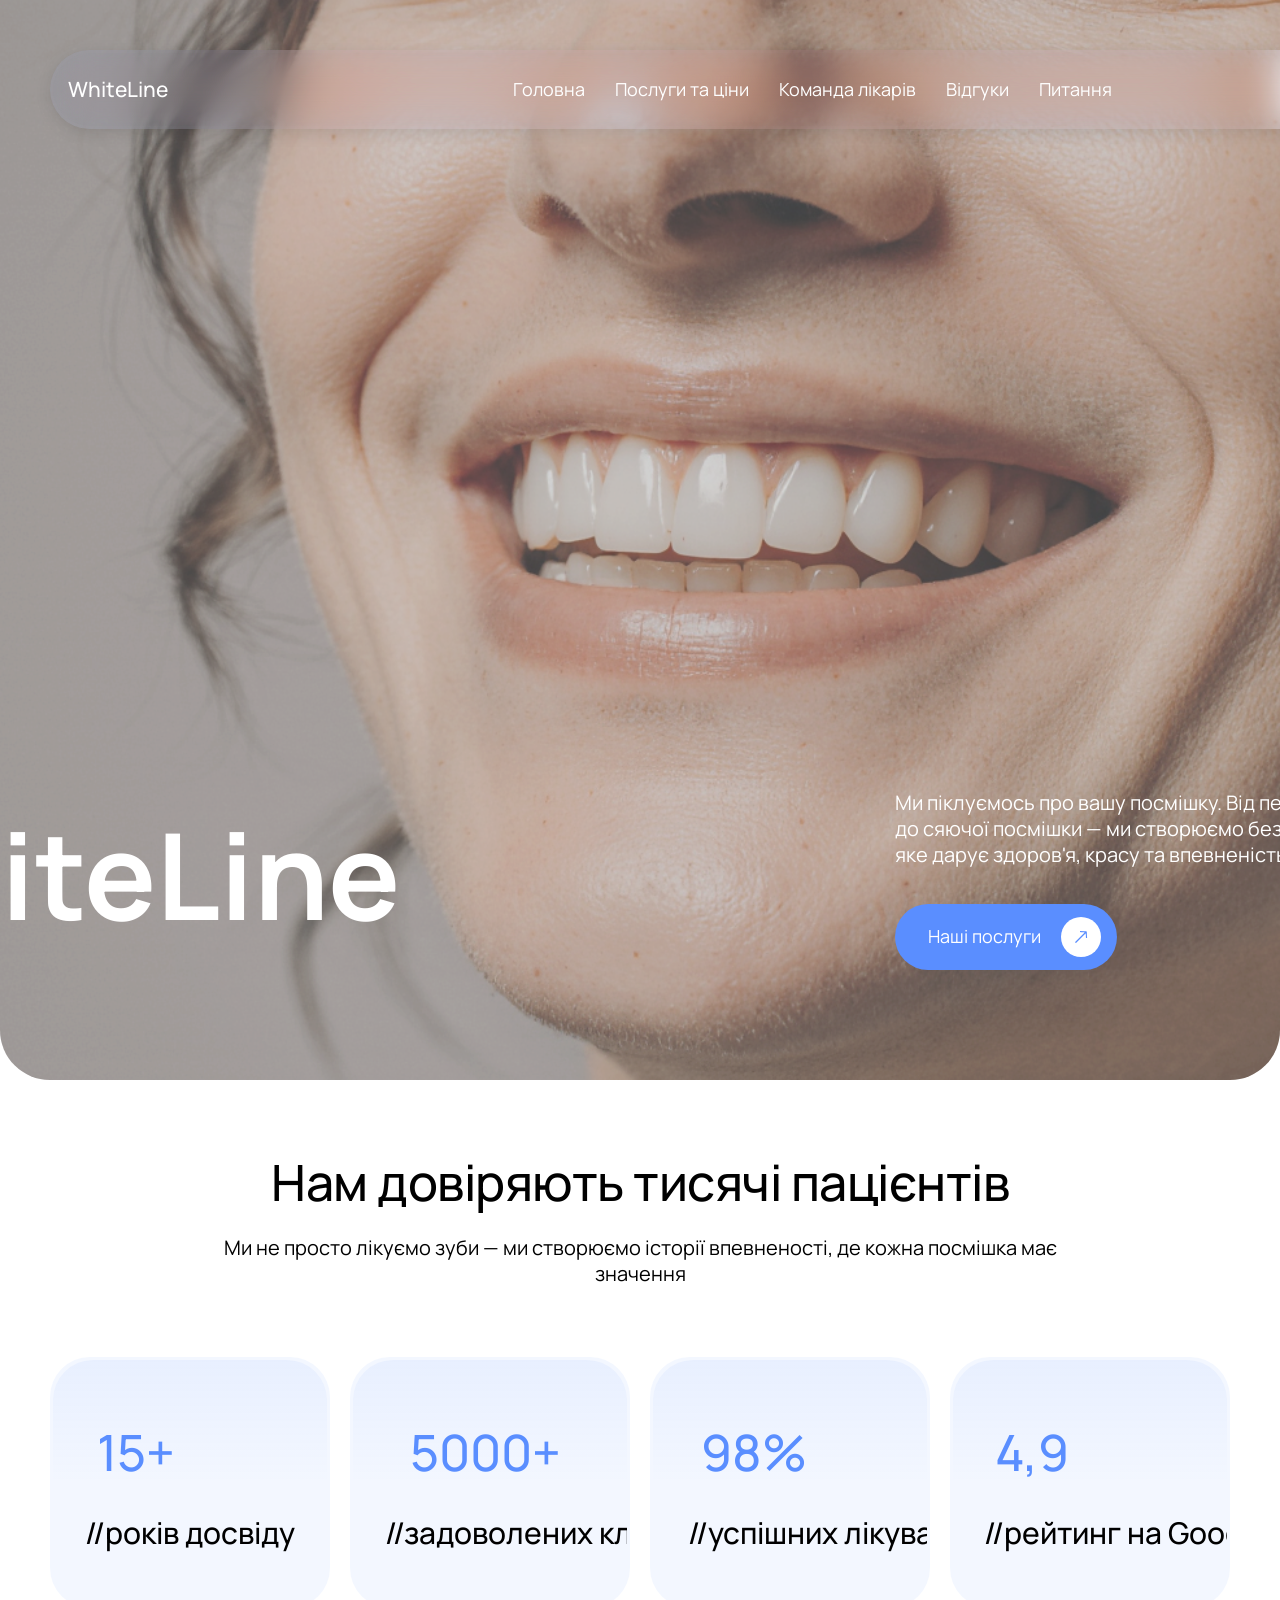
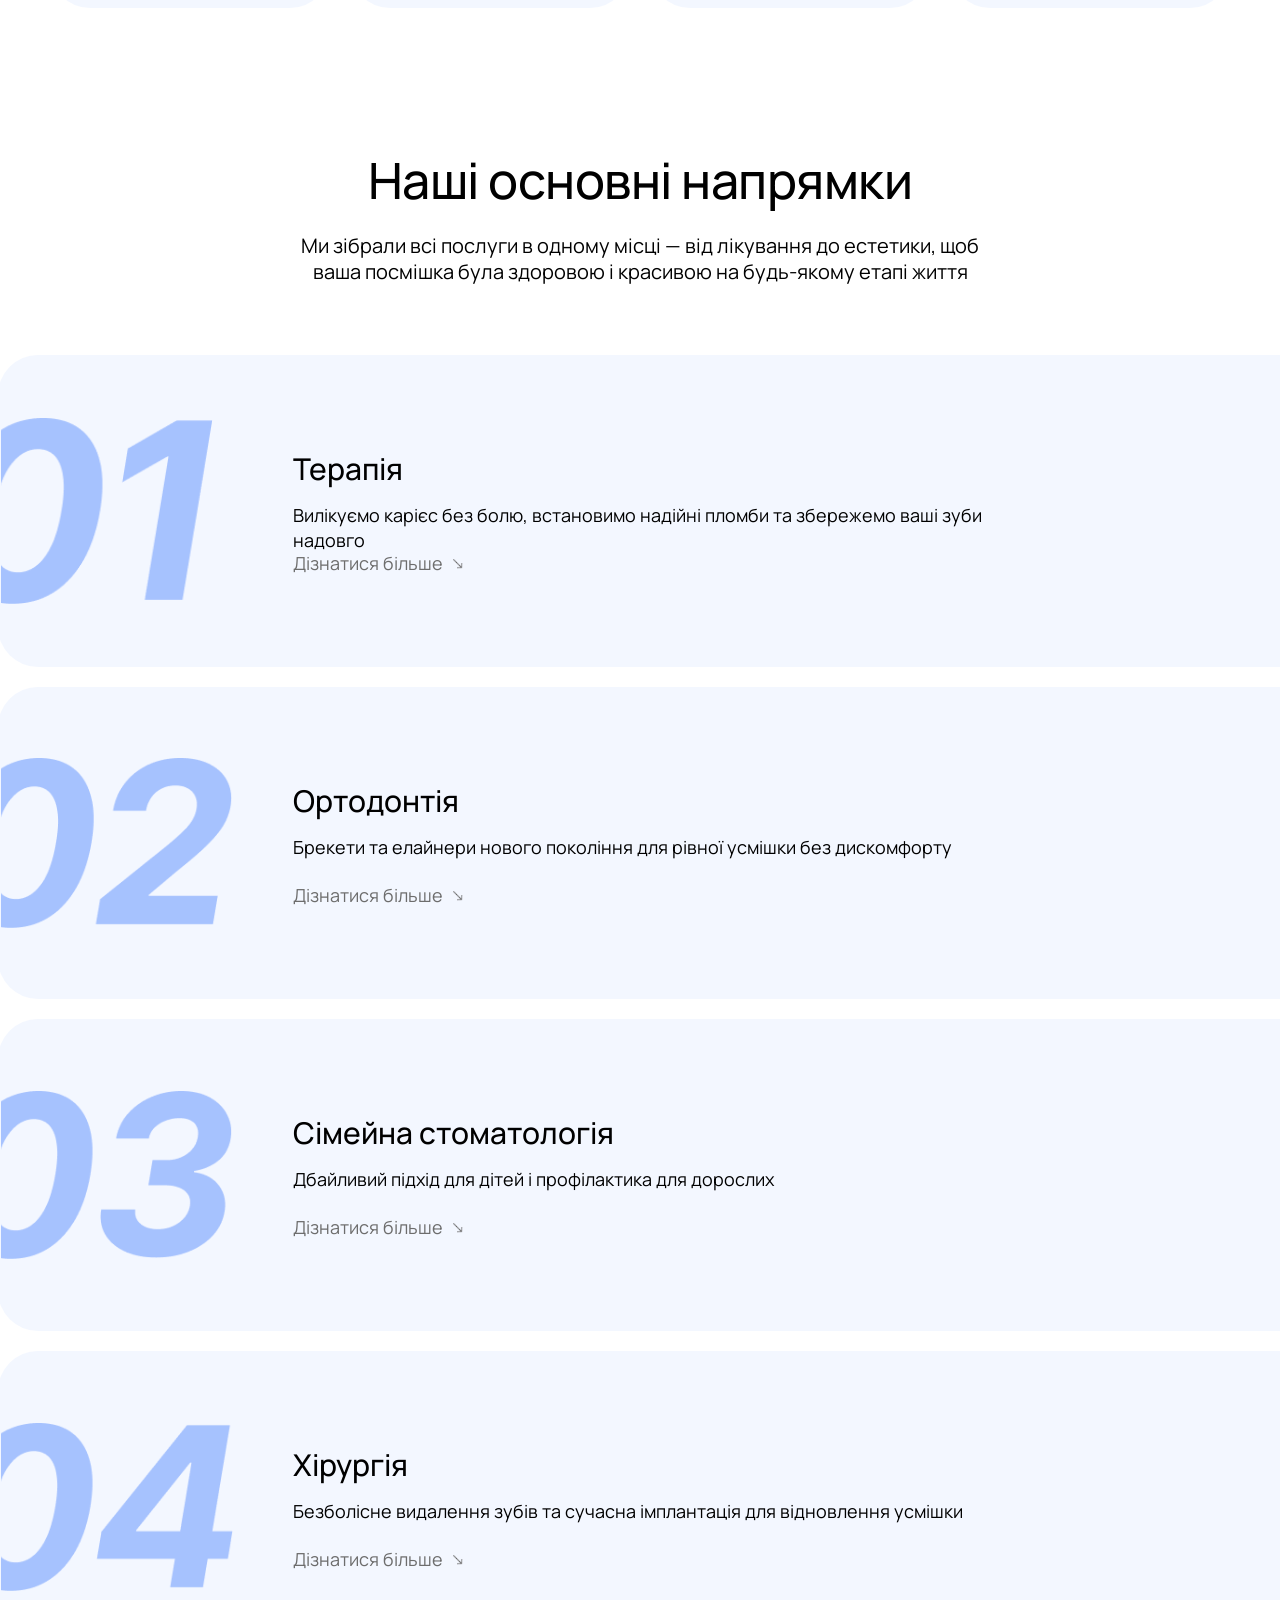
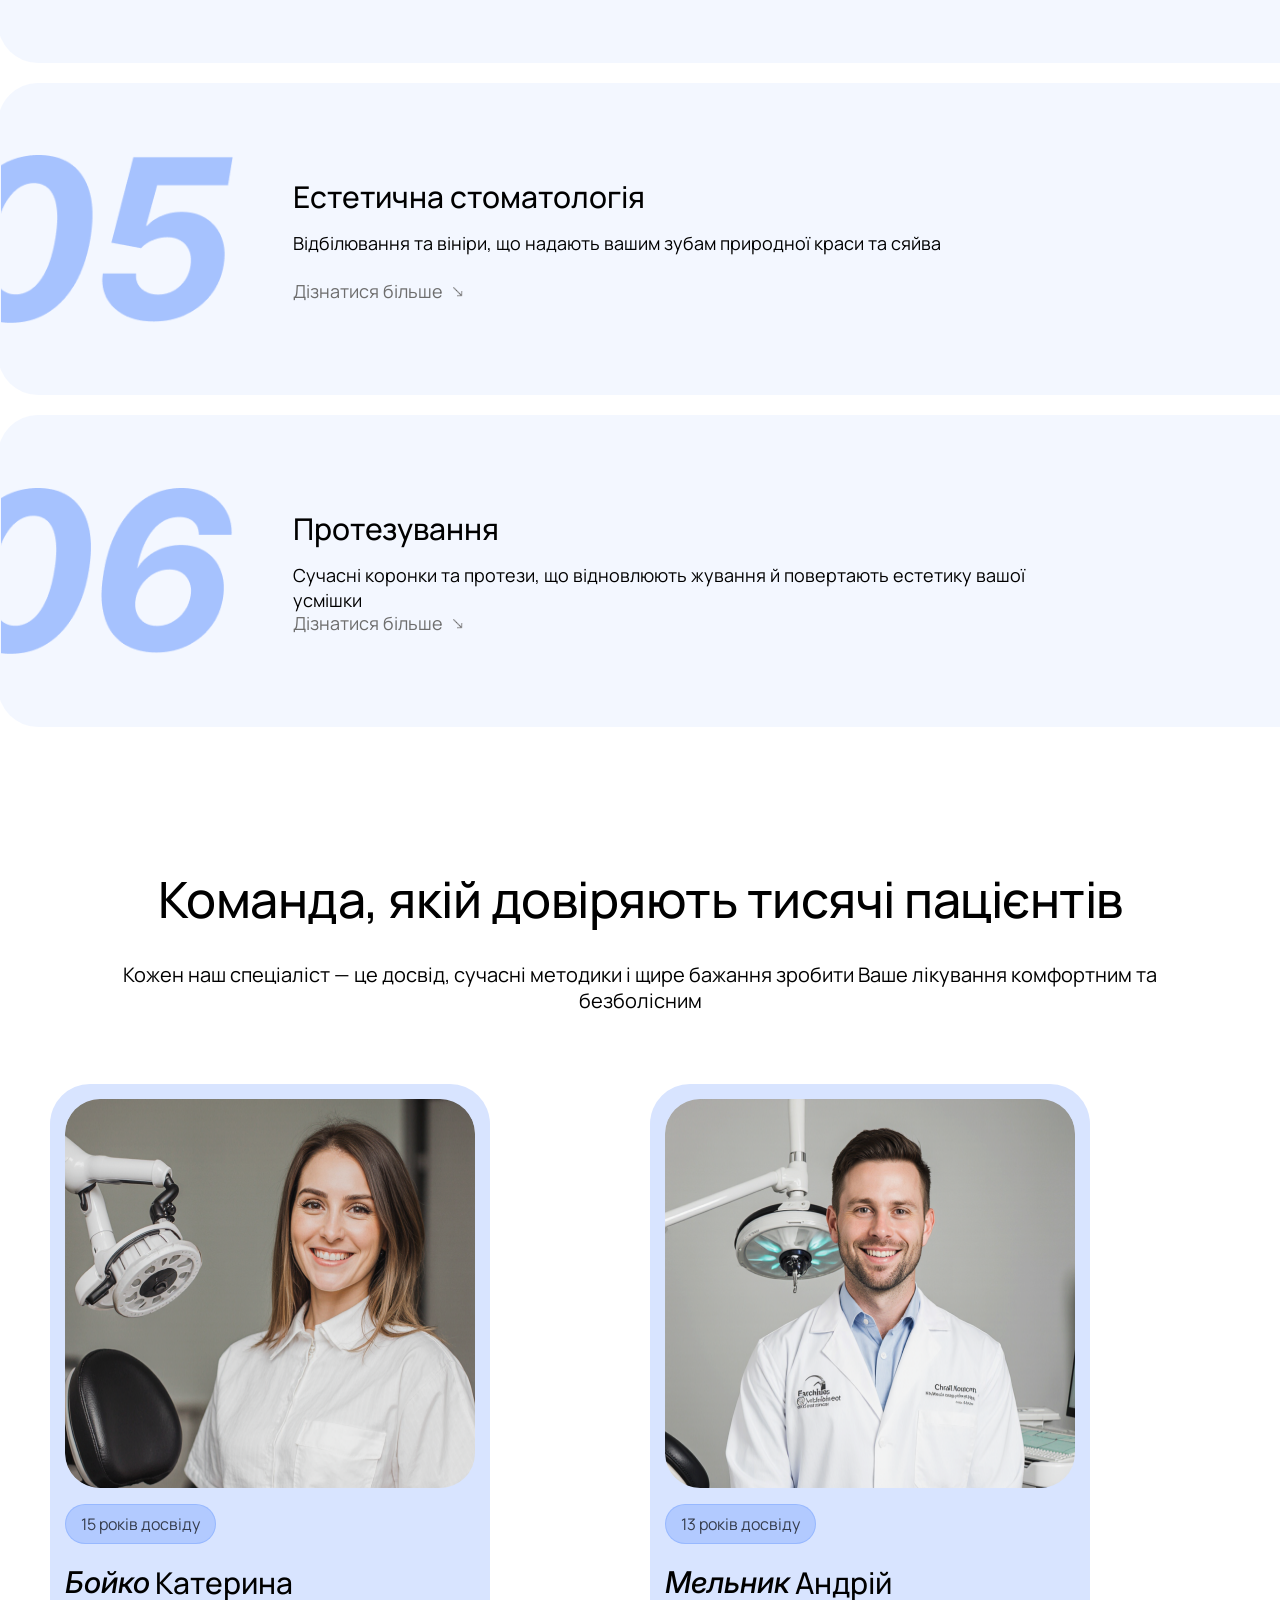
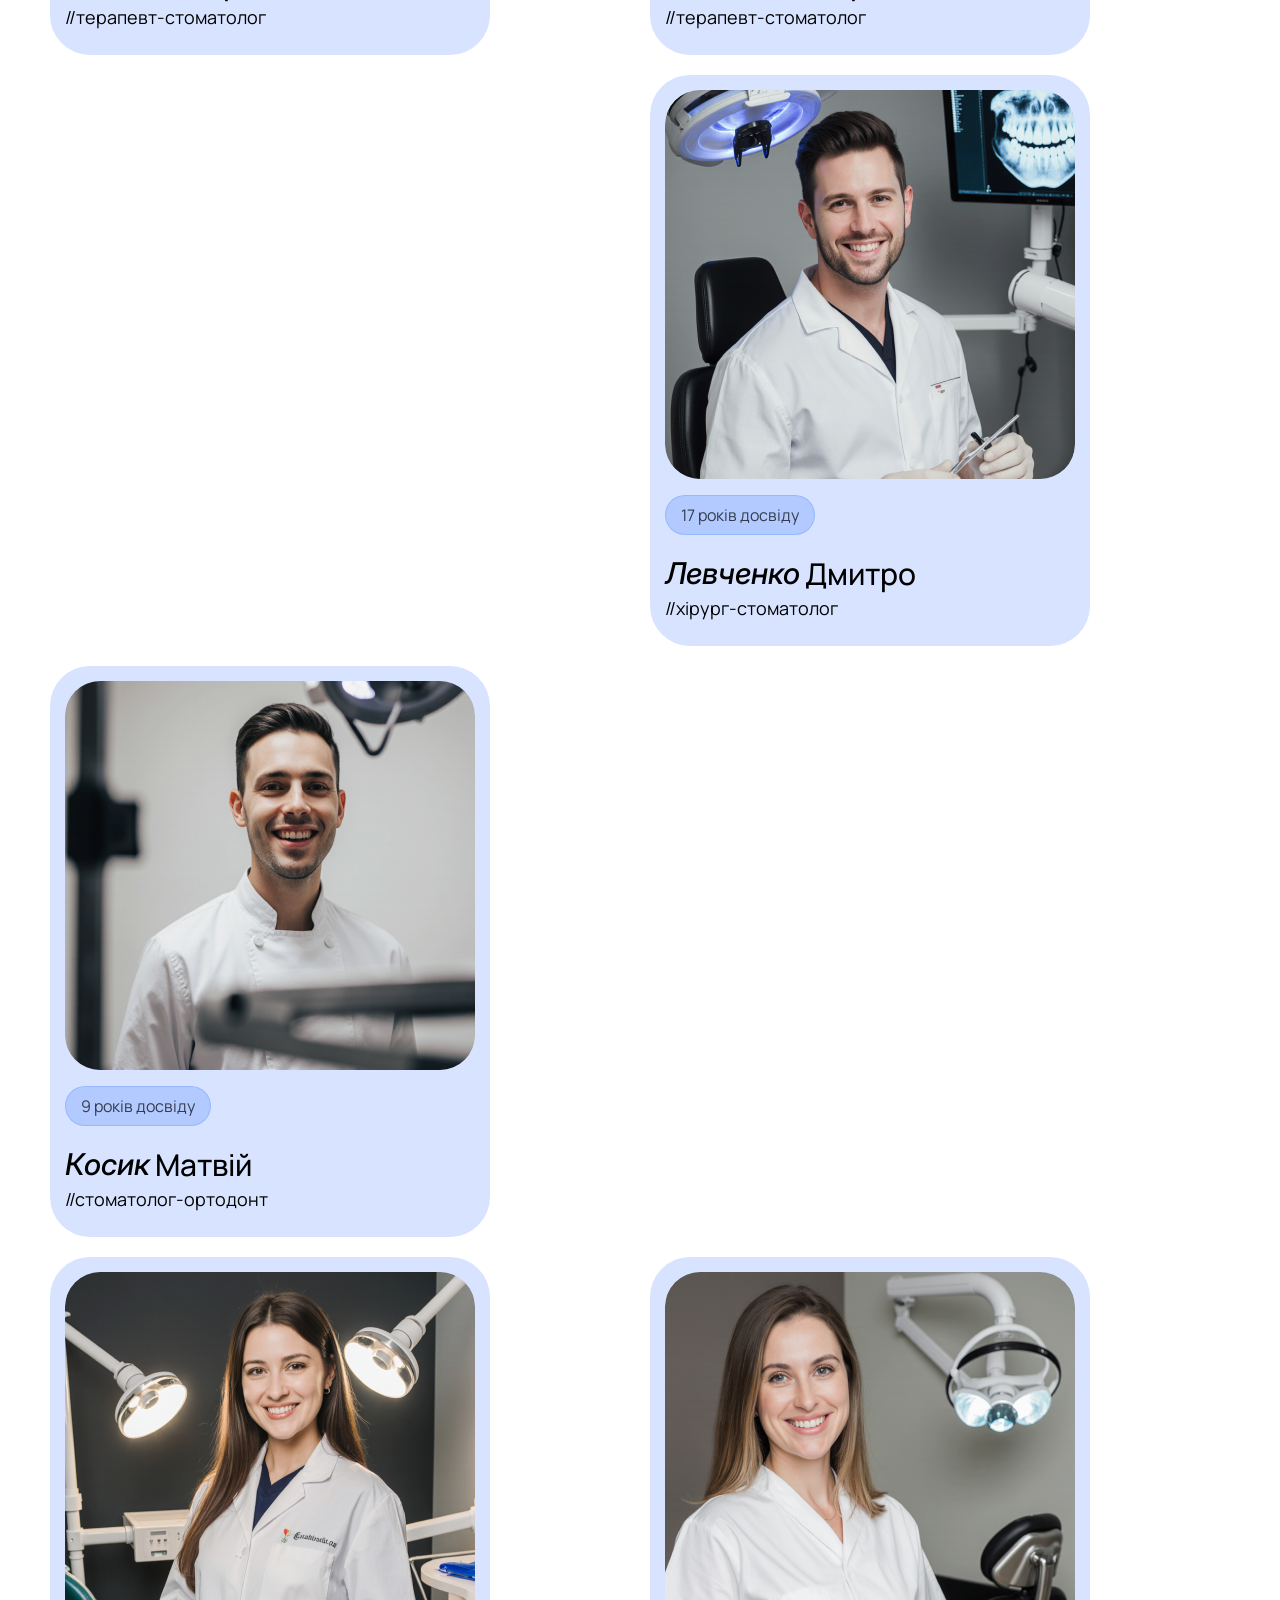
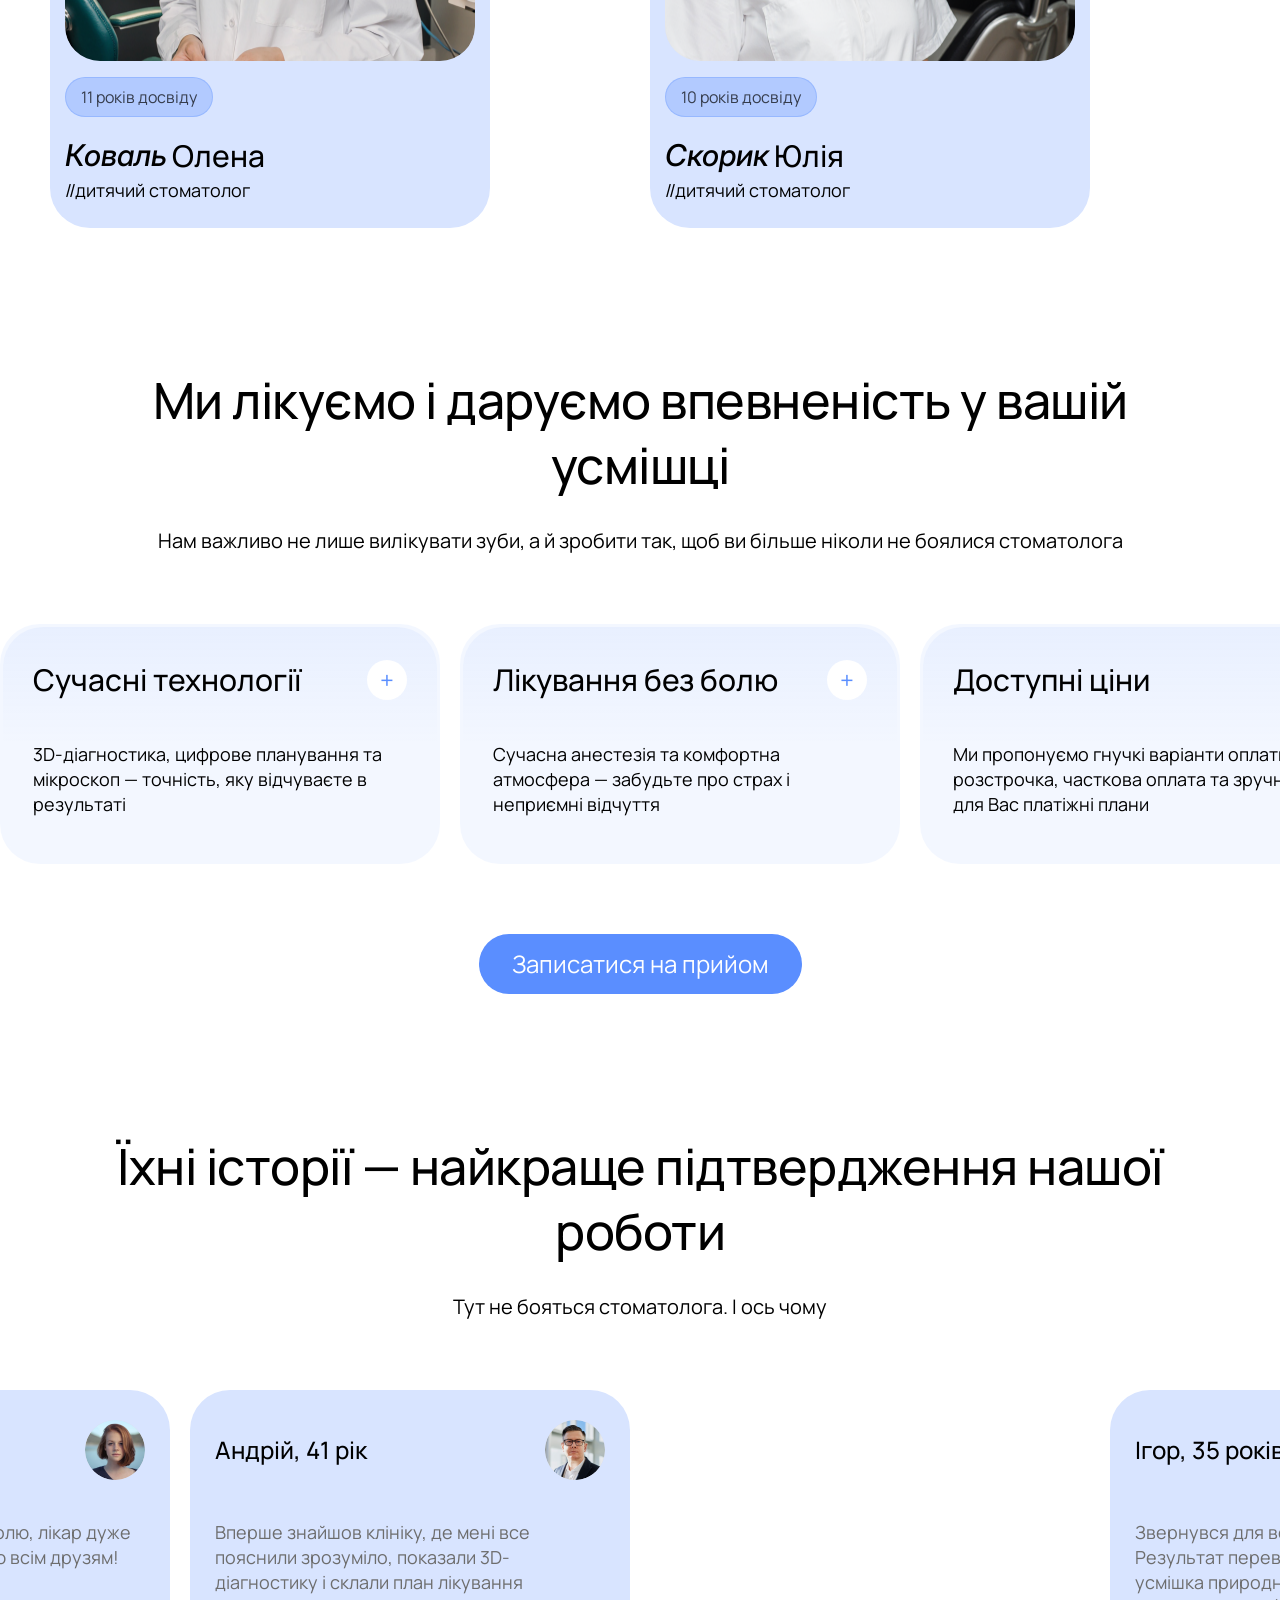
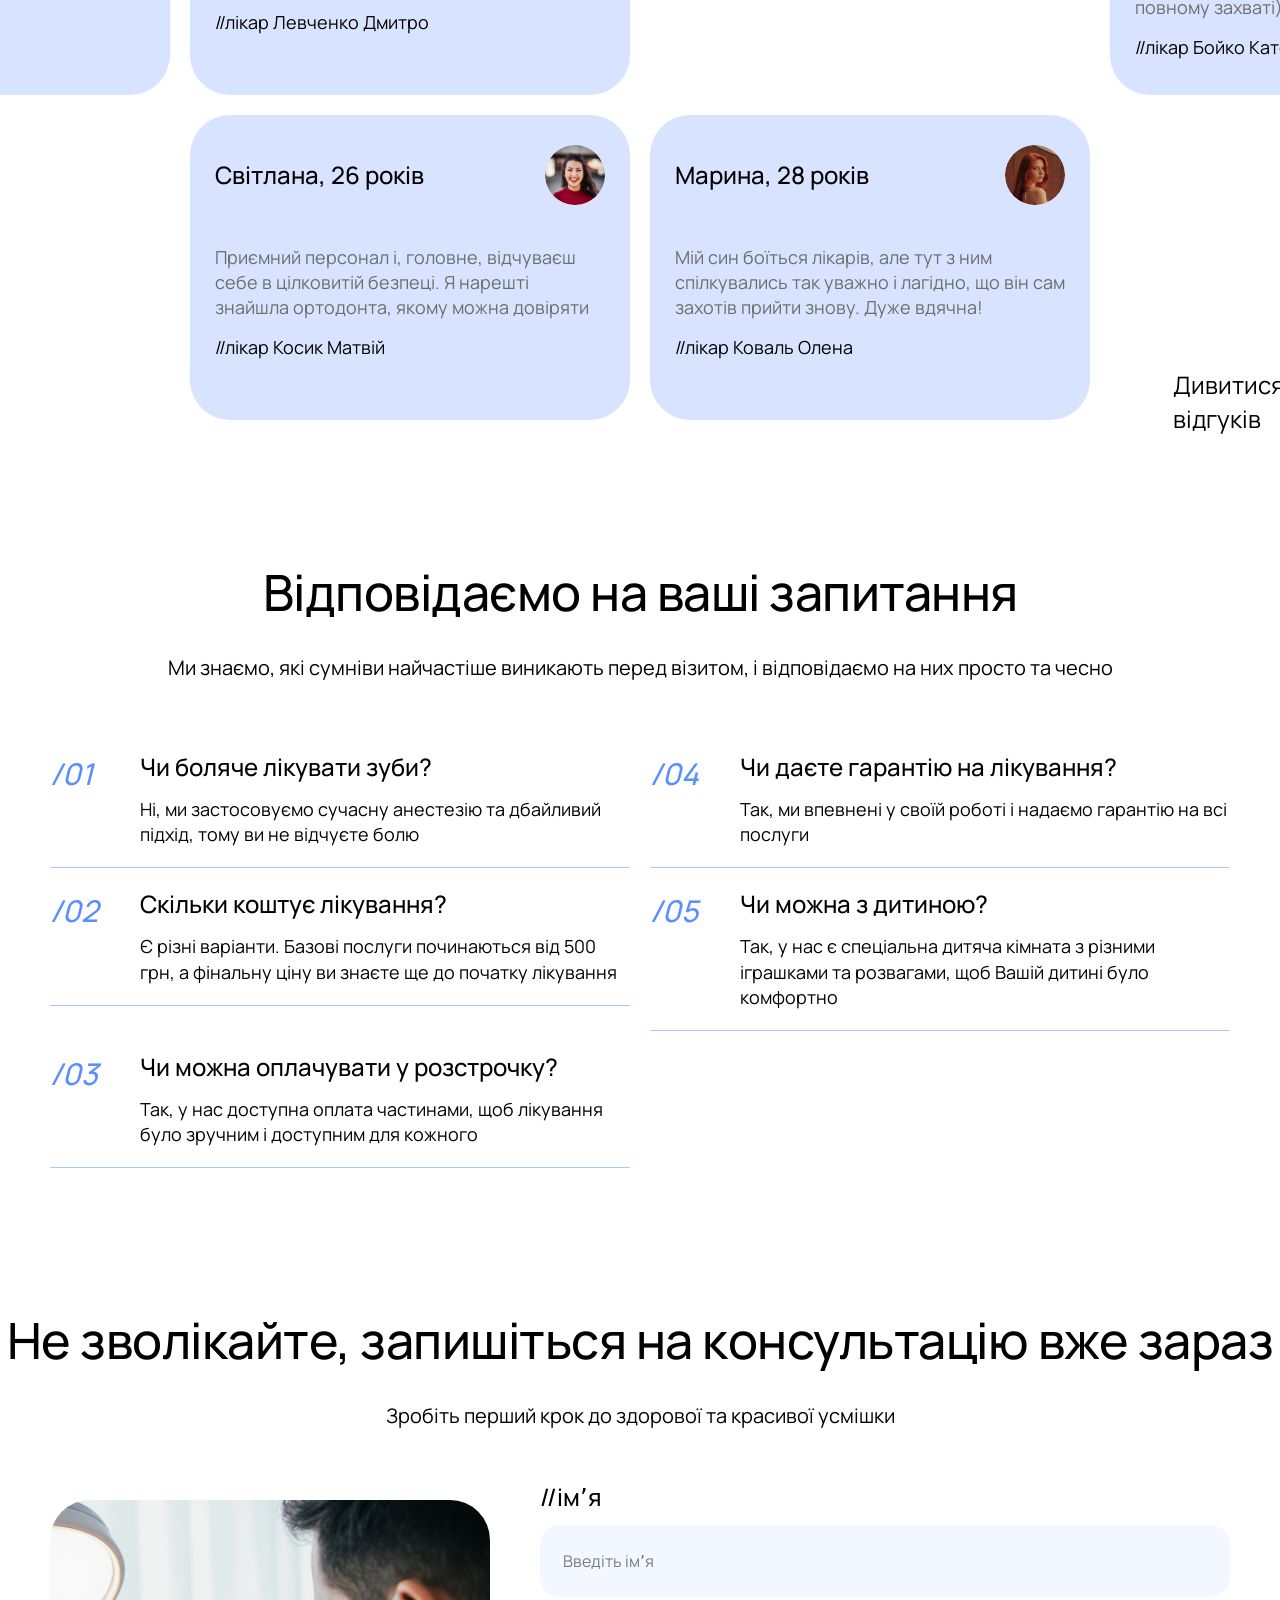
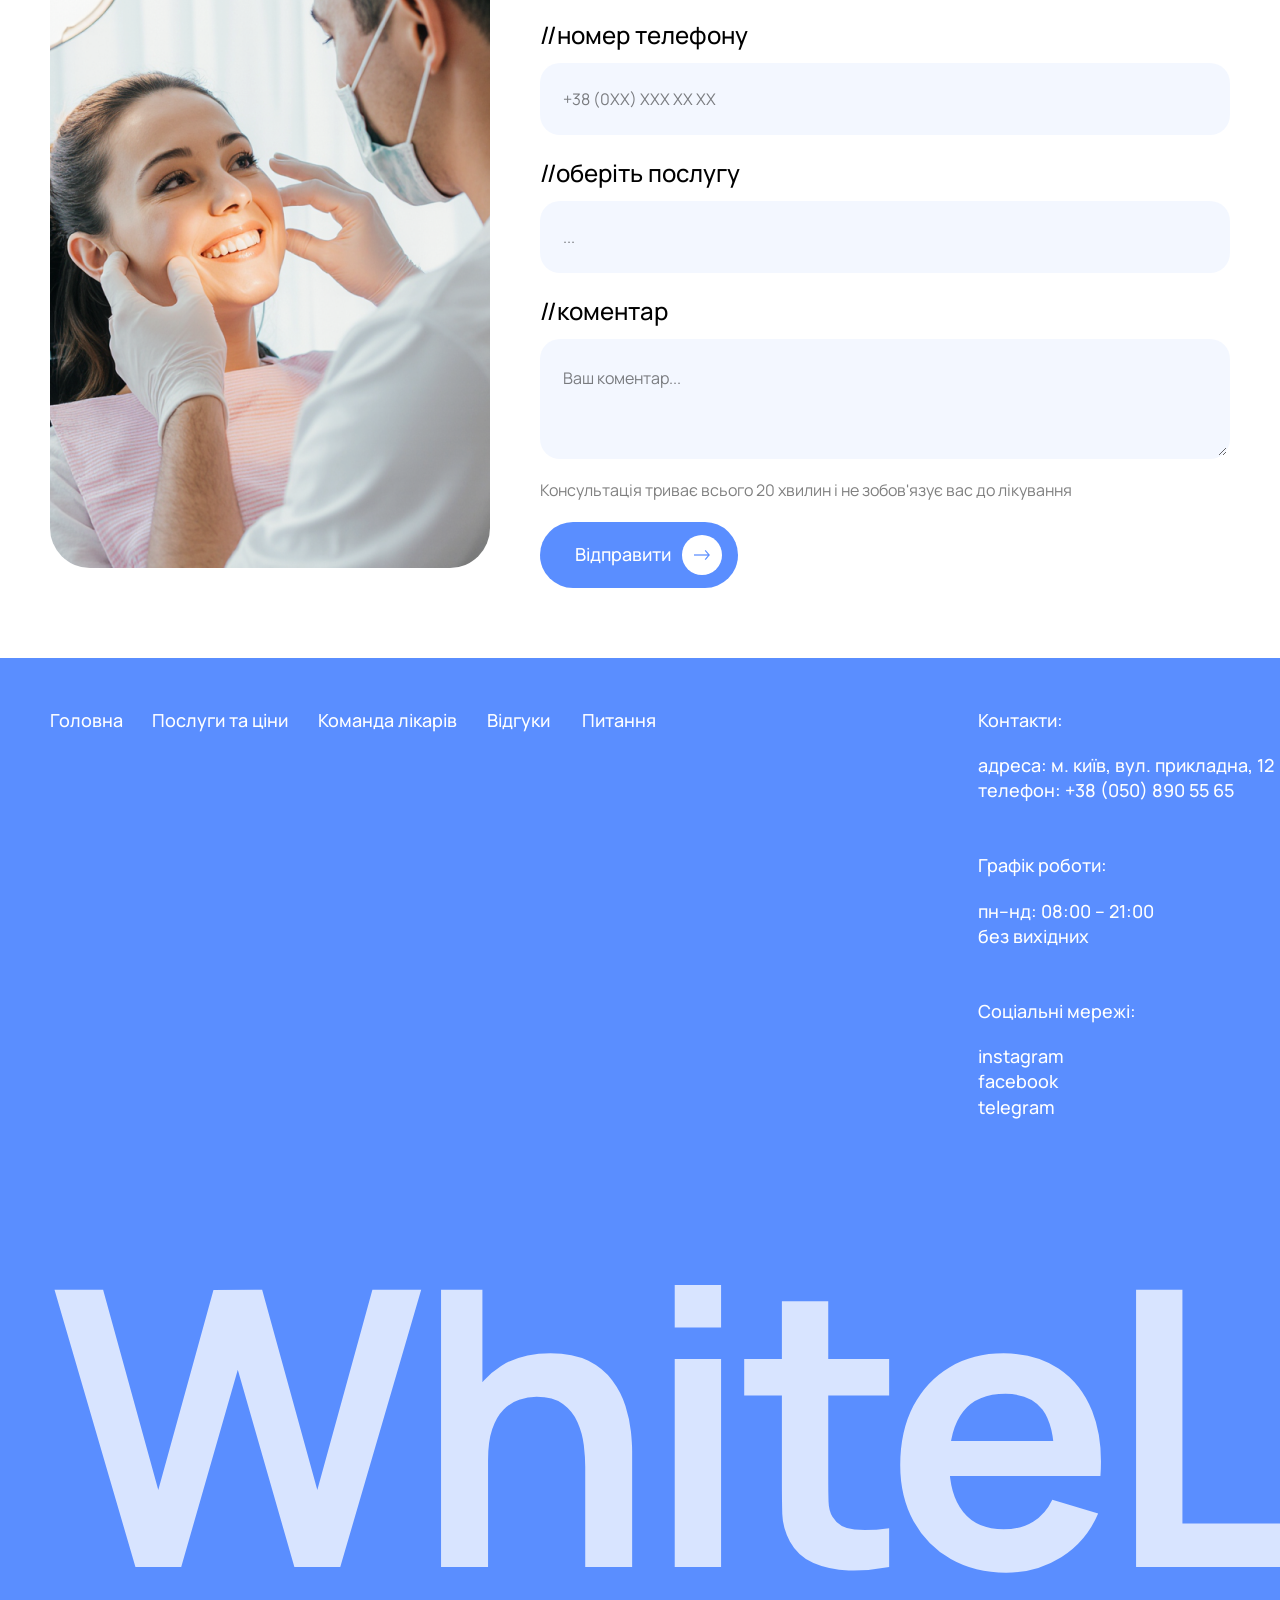
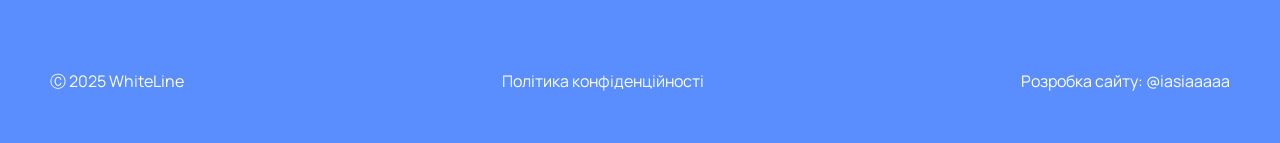
==== index.html @ bfffa9a2 "Повний апдейт сайту" ====
<!DOCTYPE html>
<html lang="uk">
<head>
    <meta charset="UTF-8">
    <meta name="viewport" content="width=device-width, initial-scale=1.0">
    <title>WhiteLine - Стоматологія</title>
    <link rel="stylesheet" href="styles.css">
    <link rel="preconnect" href="https://fonts.googleapis.com">
    <link rel="preconnect" href="https://fonts.gstatic.com" crossorigin>
    <link href="https://fonts.googleapis.com/css2?family=Manrope:wght@400;500;700&family=Inter:wght@700&display=swap" rel="stylesheet">
</head>
<body>
    <!-- Hero Section -->
    <section id="hero" class="hero">
        <!-- Header -->
        <header class="header">
            <div class="header__container">
                <div class="header__content">
                    <div class="header__logo">WhiteLine</div>
                    <nav class="header__nav">
                        <a href="#hero" class="header__nav-link">Головна</a>
                        <a href="#services" class="header__nav-link">Послуги та ціни</a>
                        <a href="#team" class="header__nav-link">Команда лікарів</a>
                        <a href="#reviews" class="header__nav-link">Відгуки</a>
                        <a href="#faq" class="header__nav-link">Питання</a>
                    </nav>
                    <div class="header__contact">
                        <a href="tel:+380508905565" class="header__phone">050 890 55 65</a>
                        <a href="#cta-form" class="header__button">Записатися на прийом</a>
                    </div>
                </div>
            </div>
        </header>
        
        <div class="hero__background">
            <img src="images/main.png" alt="WhiteLine">
        </div>
        <div class="hero__container">
            <div class="hero__content">
                <h1 class="hero__title">WhiteLine</h1>
                <div class="hero__info">
                    <p class="hero__subtitle">Ми піклуємось про вашу посмішку. Від першої консультації до сяючої посмішки — ми створюємо безболісне лікування, яке дарує здоров'я, красу та впевненість на роки</p>
                    <a href="#services" class="hero__button">
                        <span>Наші послуги</span>
                        <div class="hero__button-icon">
                            <img src="images/Vector.png" alt="Arrow">
                        </div>
                    </a>
                </div>
            </div>
        </div>
    </section>

    <!-- Statistics Section -->
    <section class="statistics">
        <div class="statistics__container">
            <div class="statistics__header">
                <h2 class="statistics__title">Нам довіряють тисячі пацієнтів</h2>
                <p class="statistics__subtitle">Ми не просто лікуємо зуби — ми створюємо історії впевненості, де кожна посмішка має значення</p>
            </div>
            <div class="statistics__grid">
                <div class="statistics__card">
                    <div class="statistics__number">15+</div>
                    <div class="statistics__label">//років досвіду</div>
                </div>
                <div class="statistics__card">
                    <div class="statistics__number">5000+</div>
                    <div class="statistics__label">//задоволених клієнтів</div>
                </div>
                <div class="statistics__card">
                    <div class="statistics__number">98%</div>
                    <div class="statistics__label">//успішних лікувань</div>
                </div>
                <div class="statistics__card">
                    <div class="statistics__number">4,9</div>
                    <div class="statistics__label">//рейтинг на Google</div>
                </div>
            </div>
        </div>
    </section>

    <!-- Services Section -->
    <section id="services" class="services">
        <div class="services__container">
            <div class="services__header">
                <h2 class="services__title">Наші основні напрямки</h2>
                <p class="services__subtitle">Ми зібрали всі послуги в одному місці — від лікування до естетики, щоб ваша посмішка була здоровою і красивою на будь-якому етапі життя</p>
            </div>
            <div class="services__grid">
                <div class="services__card">
                    <div class="services__card-content">
                        <div class="services__card-number">
                            <img src="images/01.png" alt="01">
                        </div>
                        <div class="services__card-info">
                            <div class="services__card-text">
                                <h3 class="services__card-title">Терапія</h3>
                                <p class="services__card-description">Вилікуємо карієс без болю, встановимо надійні пломби та збережемо ваші зуби надовго</p>
                            </div>
                            <a href="#" class="services__card-link">
                                <span class="services__card-link-text">Дізнатися більше</span>
                                <img src="images/Vector1.png" alt="Arrow" class="services__card-link-icon">
                            </a>
                        </div>
                    </div>
                    <div class="services__card-image services__card-image--therapy"></div>
                </div>
                <div class="services__card">
                    <div class="services__card-content">
                        <div class="services__card-number">
                            <img src="images/02.png" alt="02">
                        </div>
                        <div class="services__card-info">
                            <div class="services__card-text">
                                <h3 class="services__card-title">Ортодонтія</h3>
                                <p class="services__card-description">Брекети та елайнери нового покоління для рівної усмішки без дискомфорту</p>
                            </div>
                            <a href="#" class="services__card-link">
                                <span class="services__card-link-text">Дізнатися більше</span>
                                <img src="images/Vector1.png" alt="Arrow" class="services__card-link-icon">
                            </a>
                        </div>
                    </div>
                    <div class="services__card-image services__card-image--orthodontics"></div>
                </div>
                <div class="services__card">
                    <div class="services__card-content">
                        <div class="services__card-number">
                            <img src="images/03.png" alt="03">
                        </div>
                        <div class="services__card-info">
                            <div class="services__card-text">
                                <h3 class="services__card-title">Сімейна стоматологія</h3>
                                <p class="services__card-description">Дбайливий підхід для дітей і профілактика для дорослих</p>
                            </div>
                            <a href="#" class="services__card-link">
                                <span class="services__card-link-text">Дізнатися більше</span>
                                <img src="images/Vector1.png" alt="Arrow" class="services__card-link-icon">
                            </a>
                        </div>
                    </div>
                    <div class="services__card-image services__card-image--family"></div>
                </div>
                <div class="services__card">
                    <div class="services__card-content">
                        <div class="services__card-number">
                            <img src="images/04.png" alt="04">
                        </div>
                        <div class="services__card-info">
                            <div class="services__card-text">
                                <h3 class="services__card-title">Хірургія</h3>
                                <p class="services__card-description">Безболісне видалення зубів та сучасна імплантація для відновлення усмішки</p>
                            </div>
                            <a href="#" class="services__card-link">
                                <span class="services__card-link-text">Дізнатися більше</span>
                                <img src="images/Vector1.png" alt="Arrow" class="services__card-link-icon">
                            </a>
                        </div>
                    </div>
                    <div class="services__card-image services__card-image--surgery"></div>
                </div>
                <div class="services__card">
                    <div class="services__card-content">
                        <div class="services__card-number">
                            <img src="images/05.png" alt="05">
                        </div>
                        <div class="services__card-info">
                            <div class="services__card-text">
                                <h3 class="services__card-title">Естетична стоматологія</h3>
                                <p class="services__card-description">Відбілювання та вініри, що надають вашим зубам природної краси та сяйва</p>
                            </div>
                            <a href="#" class="services__card-link">
                                <span class="services__card-link-text">Дізнатися більше</span>
                                <img src="images/Vector1.png" alt="Arrow" class="services__card-link-icon">
                            </a>
                        </div>
                    </div>
                    <div class="services__card-image services__card-image--aesthetic"></div>
                </div>
                <div class="services__card">
                    <div class="services__card-content">
                        <div class="services__card-number">
                            <img src="images/06.png" alt="06">
                        </div>
                        <div class="services__card-info">
                            <div class="services__card-text">
                                <h3 class="services__card-title">Протезування</h3>
                                <p class="services__card-description">Сучасні коронки та протези, що відновлюють жування й повертають естетику вашої усмішки</p>
                            </div>
                            <a href="#" class="services__card-link">
                                <span class="services__card-link-text">Дізнатися більше</span>
                                <img src="images/Vector1.png" alt="Arrow" class="services__card-link-icon">
                            </a>
                        </div>
                    </div>
                    <div class="services__card-image services__card-image--prosthetics"></div>
                </div>
            </div>
        </div>
    </section>

    <!-- Team Section -->
    <section id="team" class="team">
        <div class="team__container">
            <div class="team__header">
                <h2 class="team__title">Команда, якій довіряють тисячі пацієнтів</h2>
                <p class="team__subtitle">Кожен наш спеціаліст — це досвід, сучасні методики і щире бажання зробити Ваше лікування комфортним та безболісним</p>
            </div>
            <div class="team__grid">
                <div class="team__card">
                    <div class="team__card-image team__card-image--2"></div>
                    <div class="team__card-info">
                        <div class="team__card-badge">15 років досвіду</div>
                        <div class="team__card-details">
                            <h3 class="team__card-name"><span class="team__card-surname">Бойко</span> <span class="team__card-firstname">Катерина</span></h3>
                            <p class="team__card-role">//терапевт-стоматолог</p>
                        </div>
                    </div>
                </div>
                <div class="team__card">
                    <div class="team__card-image team__card-image--1"></div>
                    <div class="team__card-info">
                        <div class="team__card-badge">13 років досвіду</div>
                        <div class="team__card-details">
                            <h3 class="team__card-name"><span class="team__card-surname">Мельник</span> <span class="team__card-firstname">Андрій</span></h3>
                            <p class="team__card-role">//терапевт-стоматолог</p>
                        </div>
                    </div>
                </div>
                <div class="team__card team__card--spacer"></div>
                <div class="team__card">
                    <div class="team__card-image team__card-image--3"></div>
                    <div class="team__card-info">
                        <div class="team__card-badge">17 років досвіду</div>
                        <div class="team__card-details">
                            <h3 class="team__card-name"><span class="team__card-surname">Левченко</span> <span class="team__card-firstname">Дмитро</span></h3>
                            <p class="team__card-role">//хірург-стоматолог</p>
                        </div>
                    </div>
                </div>
                <div class="team__card">
                    <div class="team__card-image team__card-image--4"></div>
                    <div class="team__card-info">
                        <div class="team__card-badge">9 років досвіду</div>
                        <div class="team__card-details">
                            <h3 class="team__card-name"><span class="team__card-surname">Косик</span> <span class="team__card-firstname">Матвій</span></h3>
                            <p class="team__card-role">//стоматолог-ортодонт</p>
                        </div>
                    </div>
                </div>
                <div class="team__card team__card--spacer"></div>
                <div class="team__card">
                    <div class="team__card-image team__card-image--5"></div>
                    <div class="team__card-info">
                        <div class="team__card-badge">11 років досвіду</div>
                        <div class="team__card-details">
                            <h3 class="team__card-name"><span class="team__card-surname">Коваль</span> <span class="team__card-firstname">Олена</span></h3>
                            <p class="team__card-role">//дитячий стоматолог</p>
                        </div>
                    </div>
                </div>
                <div class="team__card">
                    <div class="team__card-image team__card-image--6"></div>
                    <div class="team__card-info">
                        <div class="team__card-badge">10 років досвіду</div>
                        <div class="team__card-details">
                            <h3 class="team__card-name"><span class="team__card-surname">Скорик</span> <span class="team__card-firstname">Юлія</span></h3>
                            <p class="team__card-role">//дитячий стоматолог</p>
                        </div>
                    </div>
                </div>
            </div>
        </div>
    </section>

    <!-- Benefits Section -->
    <section class="benefits">
        <div class="benefits__container">
            <div class="benefits__header">
                <h2 class="benefits__title">Ми лікуємо і даруємо впевненість у вашій усмішці</h2>
                <p class="benefits__subtitle">Нам важливо не лише вилікувати зуби, а й зробити так, щоб ви більше ніколи не боялися стоматолога</p>
            </div>
            <div class="benefits__grid">
                <div class="benefits__card">
                    <div class="benefits__card-header">
                        <h3 class="benefits__card-title">Сучасні технології</h3>
                        <button type="button" class="benefits__card-icon"></button>
                    </div>
                    <p class="benefits__card-text">3D-діагностика, цифрове планування та мікроскоп — точність, яку відчуваєте в результаті</p>
                </div>
                <div class="benefits__card">
                    <div class="benefits__card-header">
                        <h3 class="benefits__card-title">Лікування без болю</h3>
                        <button type="button" class="benefits__card-icon"></button>
                    </div>
                    <p class="benefits__card-text">Сучасна анестезія та комфортна атмосфера — забудьте про страх і неприємні відчуття</p>
                </div>
                <div class="benefits__card">
                    <div class="benefits__card-header">
                        <h3 class="benefits__card-title">Доступні ціни</h3>
                        <button type="button" class="benefits__card-icon"></button>
                    </div>
                    <p class="benefits__card-text">Ми пропонуємо гнучкі варіанти оплати: розстрочка, часткова оплата та зручні для Вас платіжні плани</p>
                </div>
                <div class="benefits__card">
                    <div class="benefits__card-header">
                        <h3 class="benefits__card-title">Гарантія на послуги</h3>
                        <button type="button" class="benefits__card-icon"></button>
                    </div>
                    <p class="benefits__card-text">Ми впевнені у своїй роботі, тому ви завжди маєте захист результату</p>
                </div>
            </div>
            <a href="#cta-form" class="benefits__button">Записатися на прийом</a>
        </div>
    </section>

    <!-- Reviews Section -->
    <section id="reviews" class="reviews">
        <div class="reviews__container">
            <div class="reviews__header">
                <h2 class="reviews__title">Їхні історії — найкраще підтвердження нашої роботи</h2>
                <p class="reviews__subtitle">Тут не бояться стоматолога. І ось чому</p>
            </div>
            <div class="reviews__grid">
                <div class="reviews__card">
                    <div class="reviews__card-header">
                        <h3 class="reviews__card-name">Олена, 32 роки</h3>
                        <div class="reviews__card-avatar reviews__card-avatar--1"></div>
                    </div>
                    <div class="reviews__card-content">
                        <p class="reviews__card-text">Лікування абсолютно без болю, лікар дуже уважний. Тепер рекомендую всім друзям!</p>
                        <p class="reviews__card-doctor">//лікар Мельник Андрій</p>
                    </div>
                </div>
                <div class="reviews__card">
                    <div class="reviews__card-header">
                        <h3 class="reviews__card-name">Андрій, 41 рік</h3>
                        <div class="reviews__card-avatar reviews__card-avatar--2"></div>
                    </div>
                    <div class="reviews__card-content">
                        <p class="reviews__card-text">Вперше знайшов клініку, де мені все пояснили зрозуміло, показали 3D-діагностику і склали план лікування</p>
                        <p class="reviews__card-doctor">//лікар Левченко Дмитро</p>
                    </div>
                </div>
                <div class="reviews__card reviews__card--spacer"></div>
                <div class="reviews__card">
                    <div class="reviews__card-header">
                        <h3 class="reviews__card-name">Ігор, 35 років</h3>
                        <div class="reviews__card-avatar reviews__card-avatar--3"></div>
                    </div>
                    <div class="reviews__card-content">
                        <p class="reviews__card-text">Звернувся для встановлення вінірів. Результат перевершив очікування — усмішка природна і дуже красива. Я в повному захваті)</p>
                        <p class="reviews__card-doctor">//лікар Бойко Катерина</p>
                    </div>
                </div>
                <div class="reviews__card reviews__card--spacer"></div>
                <div class="reviews__card">
                    <div class="reviews__card-header">
                        <h3 class="reviews__card-name">Світлана, 26 років</h3>
                        <div class="reviews__card-avatar reviews__card-avatar--4"></div>
                    </div>
                    <div class="reviews__card-content">
                        <p class="reviews__card-text">Приємний персонал і, головне, відчуваєш себе в цілковитій безпеці. Я нарешті знайшла ортодонта, якому можна довіряти</p>
                        <p class="reviews__card-doctor">//лікар Косик Матвій</p>
                    </div>
                </div>
                <div class="reviews__card">
                    <div class="reviews__card-header">
                        <h3 class="reviews__card-name">Марина, 28 років</h3>
                        <div class="reviews__card-avatar reviews__card-avatar--5"></div>
                    </div>
                    <div class="reviews__card-content">
                        <p class="reviews__card-text">Мій син боїться лікарів, але тут з ним спілкувались так уважно і лагідно, що він сам захотів прийти знову. Дуже вдячна!</p>
                        <p class="reviews__card-doctor">//лікар Коваль Олена</p>
                    </div>
                </div>
                <div class="reviews__more">
                    <a href="#" class="reviews__more-link">
                        <span class="reviews__more-text">Дивитися більше відгуків</span>
                        <div class="reviews__more-icon">
                            <img src="images/Vector3.png" alt="Arrow">
                        </div>
                    </a>
                </div>
            </div>
        </div>
    </section>

    <!-- FAQ Section -->
    <section id="faq" class="faq">
        <div class="faq__container">
            <div class="faq__header">
                <h2 class="faq__title">Відповідаємо на ваші запитання</h2>
                <p class="faq__subtitle">Ми знаємо, які сумніви найчастіше виникають перед візитом, і відповідаємо на них просто та чесно</p>
            </div>
            <div class="faq__grid">
                <div class="faq__item">
                    <div class="faq__item-content">
                        <div class="faq__item-number">/01</div>
                        <div class="faq__item-text">
                            <h3 class="faq__item-question">Чи боляче лікувати зуби?</h3>
                            <p class="faq__item-answer">Ні, ми застосовуємо сучасну анестезію та дбайливий підхід, тому ви не відчуєте болю</p>
                        </div>
                    </div>
                    <div class="faq__item-line"></div>
                </div>
                <div class="faq__item">
                    <div class="faq__item-content">
                        <div class="faq__item-number">/02</div>
                        <div class="faq__item-text">
                            <h3 class="faq__item-question">Скільки коштує лікування?</h3>
                            <p class="faq__item-answer">Є різні варіанти. Базові послуги починаються від 500 грн, а фінальну ціну ви знаєте ще до початку лікування</p>
                        </div>
                    </div>
                    <div class="faq__item-line"></div>
                </div>
                <div class="faq__item">
                    <div class="faq__item-content">
                        <div class="faq__item-number">/03</div>
                        <div class="faq__item-text">
                            <h3 class="faq__item-question">Чи можна оплачувати у розстрочку?</h3>
                            <p class="faq__item-answer">Так, у нас доступна оплата частинами, щоб лікування було зручним і доступним для кожного</p>
                        </div>
                    </div>
                    <div class="faq__item-line"></div>
                </div>
                <div class="faq__item">
                    <div class="faq__item-content">
                        <div class="faq__item-number">/04</div>
                        <div class="faq__item-text">
                            <h3 class="faq__item-question">Чи даєте гарантію на лікування?</h3>
                            <p class="faq__item-answer">Так, ми впевнені у своїй роботі і надаємо гарантію на всі послуги</p>
                        </div>
                    </div>
                    <div class="faq__item-line"></div>
                </div>
                <div class="faq__item">
                    <div class="faq__item-content">
                        <div class="faq__item-number">/05</div>
                        <div class="faq__item-text">
                            <h3 class="faq__item-question">Чи можна з дитиною?</h3>
                            <p class="faq__item-answer">Так, у нас є спеціальна дитяча кімната з різними іграшками та розвагами, щоб Вашій дитині було комфортно</p>
                        </div>
                    </div>
                    <div class="faq__item-line"></div>
                </div>
            </div>
        </div>
    </section>

    <!-- CTA Form Section -->
    <section id="cta-form" class="cta-form">
        <div class="cta-form__container">
            <div class="cta-form__header">
                <h2 class="cta-form__title">Не зволікайте, запишіться на консультацію вже зараз</h2>
                <p class="cta-form__subtitle">Зробіть перший крок до здорової та красивої усмішки</p>
            </div>
            <div class="cta-form__content">
                <div class="cta-form__image"></div>
                <div class="cta-form__form-wrapper">
                    <form class="cta-form__form">
                        <div class="cta-form__field">
                            <label class="cta-form__label">//імʼя</label>
                            <input type="text" class="cta-form__input" placeholder="Введіть імʼя">
                        </div>
                        <div class="cta-form__field">
                            <label class="cta-form__label">//номер телефону</label>
                            <input type="tel" class="cta-form__input" placeholder="+38 (0ХХ) ХХХ ХХ ХХ">
                        </div>
                        <div class="cta-form__field">
                            <label class="cta-form__label">//оберіть послугу</label>
                            <input type="text" class="cta-form__input" placeholder="...">
                        </div>
                        <div class="cta-form__field cta-form__field--textarea">
                            <label class="cta-form__label">//коментар</label>
                            <textarea class="cta-form__textarea" placeholder="Ваш коментар..."></textarea>
                        </div>
                        <p class="cta-form__note">Консультація триває всього 20 хвилин і не зобов'язує вас до лікування</p>
                        <button type="submit" class="cta-form__button">
                            <span class="cta-form__button-text">Відправити</span>
                            <div class="cta-form__button-icon">
                                <img src="images/Vector2.png" alt="Arrow">
                            </div>
                        </button>
                    </form>
                </div>
            </div>
        </div>
    </section>

    <!-- Footer -->
    <footer class="footer">
        <div class="footer__container">
            <div class="footer__content">
                <nav class="footer__nav">
                    <a href="#hero" class="footer__nav-link">Головна</a>
                    <a href="#services" class="footer__nav-link">Послуги та ціни</a>
                    <a href="#team" class="footer__nav-link">Команда лікарів</a>
                    <a href="#reviews" class="footer__nav-link">Відгуки</a>
                    <a href="#faq" class="footer__nav-link">Питання</a>
                </nav>
                <div class="footer__info">
                    <div class="footer__info-block">
                        <h3 class="footer__info-title">Контакти:</h3>
                        <p class="footer__info-text">Адреса: м. Київ, вул. Прикладна, 12<br>Телефон: +38 (050) 890 55 65</p>
                    </div>
                    <div class="footer__info-block">
                        <h3 class="footer__info-title">Графік роботи:</h3>
                        <p class="footer__info-text">Пн–Нд: 08:00 – 21:00<br>Без вихідних</p>
                    </div>
                    <div class="footer__info-block">
                        <h3 class="footer__info-title">Соціальні мережі:</h3>
                        <p class="footer__info-text">Instagram<br>Facebook<br>Telegram</p>
                    </div>
                </div>
            </div>
            <div class="footer__bottom">
                <div class="footer__logo">WhiteLine</div>
                <div class="footer__copyright">
                    <span>Ⓒ 2025 WhiteLine</span>
                    <a href="#" class="footer__link">Політика конфіденційності</a>
                    <span>Розробка сайту: @iasiaaaaa</span>
                </div>
            </div>
        </div>
    </footer>
</body>
</html>
---- styles.css ----
/* Reset and Base Styles */
* {
    margin: 0;
    padding: 0;
    box-sizing: border-box;
}

html {
    scroll-behavior: smooth;
}

body {
    font-family: 'Manrope', -apple-system, BlinkMacSystemFont, 'Segoe UI', Roboto, Oxygen, Ubuntu, Cantarell, sans-serif;
    color: #000000;
    line-height: 1.5;
    overflow-x: hidden;
}

/* Color Variables */
:root {
    --color-blue: #5A8EFF;
    --color-blue7: rgba(90, 142, 255, 0.07);
    --color-blue50: rgba(90, 142, 255, 0.5);
    --color-blue30: rgba(90, 142, 255, 0.3);
    --color-white: #FFFFFF;
    --white1: #FFFFFF03;
    --color-black: #000000;
    --color-gray: #6D6D6D;
    --color-light-blue: #D8E4FF;
    --color-black70: rgba(0, 0, 0, 0.7);
}

/* Header */
.header {
    width: 1820px;
    height: 79px;
    background: rgba(90, 142, 255, 0.07);
    border: 3px solid var(--white1, #FFFFFF03);
    border-radius: 40px;
    padding: 15px;
    display: flex;
    justify-content: space-between;
    align-items: center;
    margin: 0 auto;
    align-self: flex-start;
    position: relative;
    z-index: 2;
    backdrop-filter: blur(20px) saturate(180%);
    -webkit-backdrop-filter: blur(20px) saturate(180%);
    box-shadow: 0 4px 16px rgba(0, 0, 0, 0.1);
}

.header__container {
    width: 100%;
    margin: 0 auto;
}

.header__content {
    display: flex;
    justify-content: space-between;
    align-items: center;
    gap: 120px;
    width: 100%;
}

.header__logo {
    font-family: 'Manrope', sans-serif;
    font-weight: 500;
    font-size: 21px;
    line-height: 1.5em;
    color: #FFFFFF;
}

.header__nav {
    display: flex;
    align-items: center;
    gap: 30px;
}

.header__nav-link {
    font-family: 'Manrope', sans-serif;
    font-weight: 400;
    font-size: 18px;
    line-height: 1.4em;
    color: #FFFFFF;
    text-decoration: none;
    transition: opacity 0.3s ease;
}

.header__nav-link:hover {
    opacity: 0.8;
}

.header__contact {
    display: flex;
    align-items: center;
    gap: 45px;
}

.header__phone {
    font-family: 'Manrope', sans-serif;
    font-weight: 400;
    font-size: 18px;
    line-height: 1.4em;
    color: #FFFFFF;
    text-decoration: none;
}

.header__button {
    background: #5A8EFF;
    border-radius: 133px;
    padding: 12px 20px;
    border: none;
    font-family: 'Manrope', sans-serif;
    font-weight: 400;
    font-size: 18px;
    line-height: 1.4em;
    color: #FFFFFF;
    cursor: pointer;
    transition: background-color 0.3s ease;
    text-decoration: none;
    display: inline-block;
}

.header__button:hover {
    background: #4a7eff;
}

/* Hero Section */
.hero {
    background: rgba(0, 0, 0, 0.1);
    background-size: cover;
    background-position: center;
    background-repeat: no-repeat;
    border-radius: 0 0 50px 50px;
    padding: 50px;
    min-height: 1080px;
    display: flex;
    flex-direction: column;
    position: relative;
}

.hero__background {
    position: absolute;
    top: 0;
    left: 0;
    width: 100%;
    height: 100%;
    z-index: 0;
    border-radius: 0 0 50px 50px;
    overflow: hidden;
}

.hero__background img {
    width: 100%;
    height: 100%;
    object-fit: cover;
    opacity: 0.7;
}

.hero__background::after {
    content: '';
    position: absolute;
    top: 0;
    left: 0;
    width: 100%;
    height: 100%;
    background: rgba(0, 0, 0, 0.1);
    mix-blend-mode: plus-darker;
    z-index: 1;
}

.hero__container {
    max-width: 1820px;
    width: 100%;
    margin: 0 auto;
    margin-top: auto;
    display: flex;
    align-items: center;
    justify-content: center;
    position: relative;
    z-index: 1;
}

.hero__content {
    width: 1820px;
    height: 312px;
    display: flex;
    flex-direction: row;
    align-items: flex-start;
    justify-content: space-between;
    opacity: 1;
}

.hero__title {
    width: 1086px;
    height: 312px;
    font-family: 'Manrope', sans-serif;
    font-weight: 700;
    font-style: normal;
    font-size: 300px;
    line-height: 1;
    letter-spacing: -5%;
    color: #FFFFFF;
    margin: 0;
    padding: 0;
    opacity: 1;
    display: flex;
    align-items: center;
}

.hero__info {
    display: flex;
    flex-direction: column;
    justify-content: space-between;
    gap: 15px;
    width: 576px;
    height: 180px;
    margin-top: 72px;
}

.hero__subtitle {
    width: 576px;
    height: 78px;
    font-family: 'Manrope', sans-serif;
    font-weight: 400;
    font-style: normal;
    font-size: 20px;
    line-height: 130%;
    letter-spacing: 0%;
    text-align: left;
    color: #FFFFFF;
    opacity: 1;
}

.hero__button {
    width: 222px;
    height: 66px;
    background: #5A8EFF;
    border-radius: 100px;
    padding: 13px 16px 13px 33px;
    border: none;
    display: flex;
    justify-content: center;
    align-items: center;
    gap: 20px;
    cursor: pointer;
    transition: background-color 0.3s ease;
    text-decoration: none;
}

.hero__button:hover {
    background: #4a7eff;
}

.hero__button span {
    font-family: 'Manrope', sans-serif;
    font-weight: 400;
    font-size: 18px;
    line-height: 1.4em;
    color: #FFFFFF;
}

.hero__button-icon {
    width: 40px;
    height: 40px;
    padding: 5px;
    border-radius: 100px;
    background: #FFFFFF;
    display: flex;
    align-items: center;
    justify-content: center;
    flex-shrink: 0;
}

.hero__button-icon img {
    width: auto;
    height: auto;
    max-width: 100%;
    max-height: 100%;
    object-fit: contain;
}

/* Statistics Section */
.statistics {
    padding: 70px 0;
}

.statistics__container {
    max-width: 1820px;
    margin: 0 auto;
    padding: 0 50px;
    display: flex;
    flex-direction: column;
    align-items: center;
    gap: 70px;
}

.statistics__header {
    display: flex;
    flex-direction: column;
    align-items: center;
    gap: 20px;
    text-align: center;
    max-width: 920px;
}

.statistics__title {
    font-family: 'Manrope', sans-serif;
    font-weight: 500;
    font-size: 50px;
    line-height: 1.3em;
    letter-spacing: -0.01em;
    color: var(--color-black);
    margin: 0;
}

.statistics__subtitle {
    font-family: 'Manrope', sans-serif;
    font-weight: 400;
    font-size: 20px;
    line-height: 1.3em;
    color: var(--color-black);
}

.statistics__grid {
    display: flex;
    align-items: center;
    gap: 20px;
    width: 100%;
}

.statistics__card {
    width: 440px;
    height: 251px;
    display: flex;
    flex-direction: column;
    gap: 15px;
    padding: 50px 30px;
    background: #5A8EFF12;
    border: 3px solid var(--white1, #FFFFFF03);
    border-radius: 40px;
    text-align: center;
    opacity: 1;
    backdrop-filter: blur(20px) saturate(180%);
    -webkit-backdrop-filter: blur(20px) saturate(180%);
    position: relative;
    overflow: hidden;
}

.statistics__card::before {
    content: '';
    position: absolute;
    top: 0;
    left: 0;
    right: 0;
    height: 50%;
    background: linear-gradient(to bottom, #5A8EFF12, transparent);
    pointer-events: none;
    z-index: 0;
    border-radius: 40px 40px 0 0;
}

.statistics__number {
    height: 91px;
    font-family: 'Manrope', sans-serif;
    font-weight: 500;
    font-style: normal;
    font-size: 70px;
    line-height: 130%;
    letter-spacing: -3%;
    text-align: center;
    color: var(--color-blue);
    opacity: 1;
    position: relative;
    z-index: 1;
    display: flex;
    align-items: center;
    justify-content: center;
}

.statistics__card:nth-child(1) .statistics__number {
    width: 106px;
}

.statistics__card:nth-child(2) .statistics__number {
    width: 204px;
}

.statistics__card:nth-child(3) .statistics__number {
    width: 142px;
}

.statistics__card:nth-child(4) .statistics__number {
    width: 97px;
}

.statistics__label {
    height: 45px;
    font-family: 'Manrope', sans-serif;
    font-weight: 500;
    font-style: normal;
    font-size: 30px;
    line-height: 150%;
    letter-spacing: 0%;
    text-align: center;
    color: var(--color-black);
    opacity: 1;
    position: relative;
    z-index: 1;
    display: flex;
    align-items: center;
    justify-content: center;
}

.statistics__card:nth-child(1) .statistics__label {
    width: 213px;
}

.statistics__card:nth-child(2) .statistics__label {
    width: 330px;
}

.statistics__card:nth-child(3) .statistics__label {
    width: 289px;
}

.statistics__card:nth-child(4) .statistics__label {
    width: 286px;
}

/* Services Section */
.services {
    padding: 70px 0;
}

.services__container {
    max-width: 1820px;
    margin: 0 auto;
    padding: 0 50px;
    display: flex;
    flex-direction: column;
    align-items: center;
    gap: 70px;
}

.services__header {
    display: flex;
    flex-direction: column;
    gap: 20px;
    text-align: center;
    max-width: 691px;
}

.services__title {
    font-family: 'Manrope', sans-serif;
    font-weight: 500;
    font-size: 50px;
    line-height: 1.3em;
    letter-spacing: -0.01em;
    color: var(--color-black);
    margin: 0;
}

.services__subtitle {
    font-family: 'Manrope', sans-serif;
    font-weight: 400;
    font-size: 20px;
    line-height: 1.3em;
    color: var(--color-black);
}

.services__grid {
    display: flex;
    flex-direction: column;
    gap: 20px;
    width: 100%;
}

.services__card {
    width: 1831px;
    height: 312px;
    display: flex;
    align-items: center;
    gap: 110px;
    background-color: var(--color-blue7);
    border: 3px solid rgba(255, 255, 255, 0.01);
    border-radius: 40px;
    padding: 0;
    overflow: hidden;
    position: relative;
    opacity: 1;
    left: -52px;
}

.services__card-content {
    display: flex;
    align-items: center;
    padding: 0 52px;
    flex: 1;
    opacity: 1;
}

.services__card-number {
    width: 240px;
    height: 234px;
    display: flex;
    align-items: center;
    justify-content: center;
    opacity: 1;
}

.services__card-number img {
    width: 240px;
    height: 234px;
    object-fit: contain;
    object-position: left center;
    display: block;
    opacity: 1;
    margin-left: -120px;
}

.services__card:first-child .services__card-number img {
    width: 220px;
    height: 214px;
    margin-left: -140px;
}

.services__card-info {
    display: flex;
    flex-direction: column;
    gap: 23px;
    max-width: 751px;
}

.services__card-text {
    display: flex;
    flex-direction: column;
    gap: 12px;
}

.services__card-title {
    width: 751px;
    height: 45px;
    font-family: 'Manrope', sans-serif;
    font-weight: 500;
    font-style: normal;
    font-size: 30px;
    line-height: 150%;
    letter-spacing: 0%;
    color: var(--color-black);
    margin: 0;
    opacity: 1;
    display: flex;
    align-items: center;
}

.services__card-description {
    width: 751px;
    height: 25px;
    font-family: 'Manrope', sans-serif;
    font-weight: 400;
    font-style: normal;
    font-size: 18px;
    line-height: 140%;
    letter-spacing: 0%;
    color: var(--color-black);
    opacity: 1;
}

.services__card-link {
    display: flex;
    align-items: center;
    gap: 10px;
    width: 149px;
    height: 25px;
    text-decoration: none;
    opacity: 1;
}

.services__card-link-text {
    width: auto;
    height: 25px;
    font-family: 'Manrope', sans-serif;
    font-weight: 400;
    font-style: normal;
    font-size: 18px;
    line-height: 140%;
    letter-spacing: 0%;
    color: var(--color-gray);
    opacity: 1;
    display: flex;
    align-items: center;
    white-space: nowrap;
}

.services__card-link-icon {
    width: 16px;
    height: 10px;
    opacity: 1;
    display: block;
}

.services__card-image {
    width: 459px;
    height: 240px;
    border-radius: 35px;
    background-size: cover;
    background-position: center;
    flex-shrink: 0;
    object-fit: cover;
    opacity: 1;
    margin-right: 30px;
}

.services__card-image--therapy {
    background-image: url('images/therapy.png');
}

.services__card-image--orthodontics {
    background-image: url('images/orthodontics.png');
}

.services__card-image--family {
    background-image: url('images/family.png');
}

.services__card-image--surgery {
    background-image: url('images/surgery.png');
}

.services__card-image--aesthetic {
    background-image: url('images/aesthetic.png');
}

.services__card-image--prosthetics {
    background-image: url('images/prosthetics.png');
}

/* Team Section */
.team {
    padding: 70px 0;
}

.team__container {
    max-width: 1820px;
    margin: 0 auto;
    padding: 0 50px;
    display: flex;
    flex-direction: column;
    align-items: center;
    gap: 70px;
}

.team__header {
    display: flex;
    flex-direction: column;
    align-items: center;
    gap: 30px;
    text-align: center;
    max-width: 1153px;
}

.team__title {
    font-family: 'Manrope', sans-serif;
    font-weight: 500;
    font-size: 50px;
    line-height: 1.3em;
    letter-spacing: -0.01em;
    color: var(--color-black);
    margin: 0;
}

.team__subtitle {
    font-family: 'Manrope', sans-serif;
    font-weight: 400;
    font-size: 20px;
    line-height: 1.3em;
    color: var(--color-black);
}

.team__grid {
    display: grid;
    grid-template-columns: repeat(4, 440px);
    gap: 20px;
    width: 100%;
    max-width: 1820px;
    justify-content: center;
    margin: 0 auto;
}

.team__card {
    width: 440px;
    height: 571px;
    display: flex;
    flex-direction: column;
    gap: 16px;
    padding: 15px;
    padding-bottom: 25px;
    background-color: var(--color-light-blue);
    border-radius: 40px;
    opacity: 1;
}

.team__card--spacer {
    background-color: transparent;
    visibility: hidden;
}

.team__card-image {
    width: 410px;
    height: 390px;
    border-radius: 35px;
    background-color: #E0E0E0;
    background-size: cover;
    background-position: center;
    object-fit: cover;
    opacity: 1;
}

.team__card-image--1 {
    background-image: url('images/team-1.png');
}

.team__card-image--2 {
    background-image: url('images/team-2.png');
}

.team__card-image--3 {
    background-image: url('images/team-3.png');
}

.team__card-image--4 {
    background-image: url('images/team-4.png');
}

.team__card-image--5 {
    background-image: url('images/team-5.png');
}

.team__card-image--6 {
    background-image: url('images/team-6.png');
}

.team__card-info {
    display: flex;
    flex-direction: column;
    gap: 16px;
}

.team__card-badge {
    width: 145px;
    height: 40px;
    display: flex;
    justify-content: center;
    align-items: center;
    gap: 10px;
    padding: 9px 15px;
    border: 1px solid;
    border-radius: 30px;
    background-color: var(--color-blue30);
    border-color: var(--color-blue30);
    opacity: 1;
    border-radius: 30px;
    font-family: 'Manrope', sans-serif;
    font-weight: 400;
    font-size: 16px;
    line-height: 1.4em;
    color: var(--color-black70);
    width: fit-content;
}

.team__card-details {
    display: flex;
    flex-direction: column;
    gap: 0;
}

.team__card-name {
    height: 45px;
    opacity: 1;
    margin: 0;
    display: flex;
    align-items: center;
}

.team__card-surname {
    font-family: 'Inter', sans-serif;
    font-weight: 500;
    font-style: italic;
    font-size: 30px;
    line-height: 150%;
    letter-spacing: 0%;
    color: var(--color-black);
}

.team__card-firstname {
    font-family: 'Manrope', sans-serif;
    font-weight: 500;
    font-style: normal;
    font-size: 30px;
    line-height: 150%;
    letter-spacing: 0%;
    color: var(--color-black);
    margin-left: 5px;
}

.team__card:nth-child(1) .team__card-name {
    width: 235px;
}

.team__card:nth-child(2) .team__card-name {
    width: 237px;
}

.team__card:nth-child(4) .team__card-name {
    width: 262px;
}

.team__card:nth-child(5) .team__card-name {
    width: 194px;
}

.team__card:nth-child(7) .team__card-name {
    width: 204px;
}

.team__card:nth-child(8) .team__card-name {
    width: 186px;
}

.team__card-role {
    font-family: 'Manrope', sans-serif;
    font-weight: 400;
    font-size: 18px;
    line-height: 1.4em;
    color: var(--color-black);
    margin: 0;
}

/* Benefits Section */
.benefits {
    padding: 70px 0;
}

.benefits__container {
    max-width: 1820px;
    margin: 0 auto;
    padding: 0;
    display: flex;
    flex-direction: column;
    align-items: center;
    gap: 70px;
}

.benefits__header {
    display: flex;
    flex-direction: column;
    align-items: center;
    gap: 30px;
    text-align: center;
    max-width: 1153px;
}

.benefits__title {
    font-family: 'Manrope', sans-serif;
    font-weight: 500;
    font-size: 50px;
    line-height: 1.3em;
    letter-spacing: -0.01em;
    color: var(--color-black);
    margin: 0;
}

.benefits__subtitle {
    font-family: 'Manrope', sans-serif;
    font-weight: 400;
    font-size: 20px;
    line-height: 1.3em;
    color: var(--color-black);
}

.benefits__grid {
    width: 1820px;
    height: 240px;
    display: flex;
    gap: 20px;
    opacity: 1;
    margin: 0 auto;
}

.benefits__card {
    width: 440px;
    height: 240px;
    display: flex;
    flex-direction: column;
    gap: 0;
    padding: 30px;
    background: #5A8EFF12;
    border: 3px solid var(--white1, #FFFFFF03);
    border-radius: 40px;
    opacity: 1;
    backdrop-filter: blur(20px) saturate(180%);
    -webkit-backdrop-filter: blur(20px) saturate(180%);
    position: relative;
    overflow: hidden;
}

.benefits__card::before {
    content: '';
    position: absolute;
    top: 0;
    left: 0;
    right: 0;
    height: 50%;
    background: linear-gradient(to bottom, #5A8EFF12, transparent);
    pointer-events: none;
    z-index: 0;
    border-radius: 40px 40px 0 0;
}

.benefits__card-header {
    display: flex;
    justify-content: space-between;
    align-items: center;
    margin-bottom: 40px;
    position: relative;
    z-index: 1;
}

.benefits__card-title {
    width: 321px;
    height: 45px;
    font-family: 'Manrope', sans-serif;
    font-weight: 500;
    font-style: normal;
    font-size: 30px;
    line-height: 150%;
    letter-spacing: 0%;
    color: var(--color-black);
    margin: 0;
    opacity: 1;
    position: relative;
    z-index: 1;
    display: flex;
    align-items: center;
}

.benefits__card-icon {
    width: 40px;
    height: 40px;
    display: flex;
    justify-content: center;
    align-items: center;
    gap: 10px;
    padding: 10px;
    background-color: var(--color-white);
    border: none;
    border-radius: 100px;
    opacity: 1;
    position: relative;
    z-index: 1;
    cursor: pointer;
    transition: opacity 0.3s ease, transform 0.3s ease;
}

.benefits__card-icon:hover {
    opacity: 0.8;
    transform: scale(1.05);
}

.benefits__card-icon::before {
    content: '+';
    width: 20px;
    height: 36px;
    font-family: 'Manrope', sans-serif;
    font-weight: 400;
    font-style: normal;
    font-size: 24px;
    line-height: 150%;
    letter-spacing: 0%;
    text-align: center;
    vertical-align: middle;
    color: #5A8EFF;
    opacity: 1;
    display: flex;
    align-items: center;
    justify-content: center;
}

.benefits__card-text {
    width: 352px;
    height: 75px;
    font-family: 'Manrope', sans-serif;
    font-weight: 400;
    font-style: normal;
    font-size: 18px;
    line-height: 140%;
    letter-spacing: 0%;
    color: var(--color-black);
    opacity: 1;
    position: relative;
    z-index: 1;
    font-size: 18px;
    line-height: 1.4em;
    color: var(--color-black);
}

.benefits__button {
    text-decoration: none;
    display: inline-block;
    background-color: var(--color-blue);
    color: var(--color-white);
    border: none;
    border-radius: 133px;
    padding: 13px 33px;
    font-family: 'Manrope', sans-serif;
    font-weight: 400;
    font-size: 24px;
    line-height: 1.4em;
    cursor: pointer;
    transition: opacity 0.3s;
}

.benefits__button:hover {
    opacity: 0.9;
}

/* Reviews Section */
.reviews {
    padding: 70px 0;
}

.reviews__container {
    max-width: 1820px;
    margin: 0 auto;
    padding: 0 50px;
    display: flex;
    flex-direction: column;
    align-items: center;
    gap: 70px;
}

.reviews__header {
    display: flex;
    flex-direction: column;
    align-items: center;
    gap: 30px;
    text-align: center;
    max-width: 1153px;
}

.reviews__title {
    font-family: 'Manrope', sans-serif;
    font-weight: 500;
    font-size: 50px;
    line-height: 1.3em;
    letter-spacing: -0.01em;
    color: var(--color-black);
    margin: 0;
}

.reviews__subtitle {
    font-family: 'Manrope', sans-serif;
    font-weight: 400;
    font-size: 20px;
    line-height: 1.3em;
    color: var(--color-black);
}

.reviews__grid {
    display: grid;
    grid-template-columns: repeat(4, 440px);
    gap: 20px;
    width: 100%;
    max-width: 1820px;
    justify-content: center;
    margin: 0 auto;
}

.reviews__card {
    width: 440px;
    height: 305px;
    min-height: 305px;
    display: flex;
    flex-direction: column;
    gap: 40px;
    padding: 30px 25px;
    background-color: var(--color-light-blue);
    border-radius: 40px;
    opacity: 1;
}

.reviews__card--spacer {
    background-color: transparent;
    visibility: hidden;
}

.reviews__card-header {
    display: flex;
    justify-content: space-between;
    align-items: center;
}

.reviews__card-name {
    font-family: 'Manrope', sans-serif;
    font-weight: 500;
    font-size: 24px;
    line-height: 1.3em;
    color: var(--color-black);
    margin: 0;
}

.reviews__card-avatar {
    width: 60px;
    height: 60px;
    border-radius: 50%;
    background-color: #E0E0E0;
    background-size: cover;
    background-position: center;
    object-fit: cover;
    flex-shrink: 0;
}

.reviews__card-avatar--1 {
    background-image: url('images/review-avatar-1.png');
}

.reviews__card-avatar--2 {
    background-image: url('images/review-avatar-2.png');
}

.reviews__card-avatar--3 {
    background-image: url('images/review-avatar-3.png');
}

.reviews__card-avatar--4 {
    background-image: url('images/review-avatar-4.png');
}

.reviews__card-avatar--5 {
    background-image: url('images/review-avatar-5.png');
}

.reviews__card-content {
    display: flex;
    flex-direction: column;
    gap: 15px;
}

.reviews__card-text {
    font-family: 'Manrope', sans-serif;
    font-weight: 400;
    font-size: 18px;
    line-height: 1.4em;
    color: var(--color-gray);
    margin: 0;
}

.reviews__card-doctor {
    font-family: 'Manrope', sans-serif;
    font-weight: 400;
    font-size: 18px;
    line-height: 1.4em;
    color: var(--color-black);
    margin: 0;
}

.reviews__more {
    grid-column: 4;
    display: flex;
    justify-content: center;
    align-items: flex-end;
}

.reviews__more-link {
    display: flex;
    align-items: center;
    gap: 10px;
    text-decoration: none;
}

.reviews__more-text {
    width: 285px;
    height: 36px;
    font-family: 'Manrope', sans-serif;
    font-weight: 400;
    font-size: 24px;
    line-height: 1.4em;
    color: var(--color-black);
    opacity: 1;
    display: flex;
    align-items: center;
}

.reviews__more-icon {
    width: 20px;
    height: 20px;
    border-radius: 10px;
    padding: 2px;
    gap: 10px;
    opacity: 1;
    display: flex;
    align-items: center;
    justify-content: center;
}

.reviews__more-icon img {
    width: 100%;
    height: 100%;
    object-fit: contain;
}

/* FAQ Section */
.faq {
    padding: 70px 0;
}

.faq__container {
    max-width: 1820px;
    margin: 0 auto;
    padding: 0 50px;
    display: flex;
    flex-direction: column;
    align-items: center;
    gap: 70px;
}

.faq__header {
    display: flex;
    flex-direction: column;
    align-items: center;
    gap: 30px;
    text-align: center;
    max-width: 1153px;
}

.faq__title {
    font-family: 'Manrope', sans-serif;
    font-weight: 500;
    font-size: 50px;
    line-height: 1.3em;
    letter-spacing: -0.01em;
    color: var(--color-black);
    margin: 0;
}

.faq__subtitle {
    font-family: 'Manrope', sans-serif;
    font-weight: 400;
    font-size: 20px;
    line-height: 1.3em;
    color: var(--color-black);
}

.faq__grid {
    display: grid;
    grid-template-columns: repeat(2, 1fr);
    gap: 20px;
    width: 100%;
    max-width: 1820px;
    margin: 0 auto;
}

.faq__item:nth-child(1) {
    grid-row: 1;
    grid-column: 1;
}

.faq__item:nth-child(2) {
    grid-row: 2;
    grid-column: 1;
}

.faq__item:nth-child(3) {
    grid-row: 3;
    grid-column: 1;
}

.faq__item:nth-child(4) {
    grid-row: 1;
    grid-column: 2;
}

.faq__item:nth-child(5) {
    grid-row: 2;
    grid-column: 2;
}

.faq__item {
    display: flex;
    flex-direction: column;
    gap: 0;
}

.faq__item-content {
    display: flex;
    align-items: flex-start;
    gap: 30px;
    padding-bottom: 20px;
}

.faq__item-number {
    font-family: 'Manrope', sans-serif;
    font-weight: 500;
    font-size: 30px;
    line-height: 1.5em;
    font-style: italic;
    color: var(--color-blue);
    min-width: 60px;
}

.faq__item-text {
    display: flex;
    flex-direction: column;
    gap: 15px;
    flex: 1;
}

.faq__item-question {
    font-family: 'Manrope', sans-serif;
    font-weight: 500;
    font-size: 24px;
    line-height: 1.3em;
    color: var(--color-black);
    margin: 0;
}

.faq__item-answer {
    font-family: 'Manrope', sans-serif;
    font-weight: 400;
    font-size: 18px;
    line-height: 1.4em;
    color: var(--color-black);
    margin: 0;
}

.faq__item-line {
    width: 100%;
    height: 1px;
    background-color: var(--color-blue50);
}

/* Responsive Design */
@media (max-width: 1920px) {
    .hero__title {
        font-size: 180px;
    }
    
    .services__card-number {
        font-size: 180px;
        min-width: 250px;
    }
}

@media (max-width: 1440px) {
    .hero__title {
        font-size: 120px;
    }
    
    .services__card-number {
        font-size: 120px;
        min-width: 200px;
    }
    
    .statistics__number {
        font-size: 50px;
    }
    
    .team__grid {
        grid-template-columns: repeat(2, 1fr);
    }
    
    .reviews__grid {
        grid-template-columns: repeat(2, 1fr);
    }
}

@media (max-width: 1024px) {
    .header__content {
        flex-wrap: wrap;
        gap: 30px;
    }
    
    .hero__content {
        flex-direction: column;
        text-align: center;
    }
    
    .hero__title {
        font-size: 80px;
    }
    
    .services__card {
        flex-direction: column;
        gap: 30px;
    }
    
    .services__card-content {
        flex-direction: column;
        gap: 30px;
        padding: 30px;
    }
    
    .services__card-number {
        font-size: 100px;
        min-width: auto;
        text-align: center;
    }
    
    .services__card-image {
        width: 100%;
        height: 200px;
    }
    
    .statistics__grid {
        flex-wrap: wrap;
    }
    
    .team__grid {
        grid-template-columns: 1fr;
    }
    
    .benefits__grid {
        grid-template-columns: 1fr;
    }
    
    .reviews__grid {
        grid-template-columns: 1fr;
    }
    
    .faq__grid {
        grid-template-columns: 1fr;
    }
}

/* CTA Form Section */
.cta-form {
    padding: 70px 0;
}

.cta-form__container {
    max-width: 1820px;
    margin: 0 auto;
    padding: 0 50px;
    display: flex;
    flex-direction: column;
    align-items: center;
    gap: 50px;
}

.cta-form__header {
    display: flex;
    flex-direction: column;
    align-items: center;
    gap: 30px;
    text-align: center;
    max-width: 1153px;
}

.cta-form__title {
    font-family: 'Manrope', sans-serif;
    font-weight: 500;
    font-size: 50px;
    line-height: 1.3em;
    letter-spacing: -0.01em;
    color: var(--color-black);
    margin: 0;
    white-space: nowrap;
}

.cta-form__subtitle {
    font-family: 'Manrope', sans-serif;
    font-weight: 400;
    font-size: 20px;
    line-height: 1.3em;
    color: var(--color-black);
}

.cta-form__content {
    display: flex;
    align-items: center;
    gap: 50px;
    width: 100%;
    position: relative;
}

.cta-form__image {
    width: 920px;
    height: 668px;
    border-radius: 40px;
    opacity: 1;
    background-image: url('images/form-background.png');
    background-size: cover;
    background-position: center;
    object-fit: cover;
}

.cta-form__form-wrapper {
    flex: 1;
    display: flex;
    justify-content: center;
    align-items: center;
}

.cta-form__form {
    display: flex;
    flex-direction: column;
    gap: 20px;
    width: 690px;
}

.cta-form__field {
    display: flex;
    flex-direction: column;
    gap: 10px;
}

.cta-form__field--textarea {
    gap: 10px;
}

.cta-form__label {
    width: 690px;
    height: 36px;
    font-family: 'Manrope', sans-serif;
    font-weight: 500;
    font-size: 24px;
    line-height: 150%;
    letter-spacing: 0%;
    color: var(--color-black);
    opacity: 1;
}

.cta-form__input {
    width: 690px;
    height: 72px;
    padding: 25px 20px;
    background-color: var(--color-blue7);
    border: 3px solid rgba(255, 255, 255, 0.01);
    border-radius: 20px;
    font-family: 'Manrope', sans-serif;
    font-weight: 400;
    font-size: 16px;
    line-height: 1.4em;
    color: var(--color-black);
    outline: none;
    transition: border-color 0.3s;
    opacity: 1;
    box-sizing: border-box;
}

.cta-form__textarea {
    width: 690px;
    height: 120px;
    padding: 25px 20px;
    background-color: var(--color-blue7);
    border: 3px solid rgba(255, 255, 255, 0.01);
    border-radius: 20px;
    font-family: 'Manrope', sans-serif;
    font-weight: 400;
    font-size: 16px;
    line-height: 1.4em;
    color: var(--color-black);
    outline: none;
    transition: border-color 0.3s;
    opacity: 1;
    box-sizing: border-box;
    resize: vertical;
}

.cta-form__input::placeholder,
.cta-form__textarea::placeholder {
    color: rgba(0, 0, 0, 0.5);
}

.cta-form__input:focus,
.cta-form__textarea:focus {
    border-color: var(--color-blue);
}


.cta-form__note {
    font-family: 'Manrope', sans-serif;
    font-weight: 400;
    font-size: 16px;
    line-height: 1.4em;
    color: rgba(0, 0, 0, 0.5);
    margin: 0;
}

.cta-form__button {
    display: flex;
    justify-content: center;
    align-items: center;
    width: 198px;
    height: 66px;
    gap: 10px;
    border-radius: 100px;
    padding: 13px 16px 13px 33px;
    background-color: var(--color-blue);
    color: var(--color-white);
    border: none;
    font-family: 'Manrope', sans-serif;
    font-weight: 400;
    font-size: 24px;
    line-height: 1.4em;
    cursor: pointer;
    transition: opacity 0.3s;
    opacity: 1;
    box-sizing: border-box;
}

.cta-form__button:hover {
    opacity: 0.9;
}

.cta-form__button-text {
    width: 99px;
    height: 25px;
    font-family: 'Manrope', sans-serif;
    font-weight: 500;
    font-size: 18px;
    line-height: 140%;
    letter-spacing: 0%;
    opacity: 1;
}

.cta-form__button-icon {
    width: 40px;
    height: 40px;
    border-radius: 100px;
    padding: 5px;
    background: #FFFFFF;
    display: flex;
    align-items: center;
    justify-content: center;
    gap: 10px;
    opacity: 1;
}

.cta-form__button-icon img {
    width: 16px;
    height: 10px;
    object-fit: contain;
    opacity: 1;
}

@media (max-width: 768px) {
    .header__nav {
        flex-wrap: wrap;
        gap: 20px;
    }
    
    .header__contact {
        flex-direction: column;
        gap: 15px;
    }
    
    .hero__title {
        font-size: 60px;
    }
    
    .statistics__title,
    .services__title,
    .team__title,
    .benefits__title,
    .reviews__title,
    .faq__title,
    .cta-form__title {
        font-size: 36px;
    }
    
    .cta-form__content {
        flex-direction: column;
    }
    
    .cta-form__image {
        width: 100%;
        height: 300px;
    }
}

/* Footer */
.footer {
    background: #5A8EFF;
    padding: 50px;
}

.footer__container {
    max-width: 1820px;
    margin: 0 auto;
    display: flex;
    flex-direction: column;
    gap: 50px;
}

.footer__content {
    display: flex;
    justify-content: space-between;
    align-items: flex-start;
    gap: 322px;
}

.footer__nav {
    display: flex;
    align-items: center;
    gap: 30px;
}

.footer__nav-link {
    font-family: 'Manrope', sans-serif;
    font-weight: 500;
    font-size: 18px;
    line-height: 140%;
    letter-spacing: 0%;
    height: 25px;
    opacity: 1;
    color: #FFFFFF;
    text-decoration: none;
    transition: opacity 0.3s ease;
}

.footer__nav-link:nth-child(1) {
    width: 72px;
}

.footer__nav-link:nth-child(2) {
    width: 136px;
}

.footer__nav-link:nth-child(3) {
    width: 139px;
}

.footer__nav-link:nth-child(4) {
    width: 65px;
}

.footer__nav-link:nth-child(5) {
    width: 74px;
}

.footer__nav-link:hover {
    opacity: 0.8;
}

.footer__info {
    display: flex;
    justify-content: flex-start;
    gap: 50px;
    width: auto;
    flex-wrap: wrap;
}

.footer__info-block {
    display: flex;
    flex-direction: column;
    gap: 20px;
}

.footer__info-title {
    font-family: 'Manrope', sans-serif;
    font-weight: 500;
    font-style: Medium;
    font-size: 18px;
    line-height: 140%;
    letter-spacing: 0%;
    text-align: left;
    color: #FFFFFF;
    opacity: 1;
}

.footer__info-text {
    font-family: 'Manrope', sans-serif;
    font-weight: 500;
    font-style: Medium;
    font-size: 18px;
    line-height: 140%;
    letter-spacing: 0%;
    text-transform: lowercase;
    color: #FFFFFF;
    opacity: 1;
    white-space: nowrap;
}

.footer__info-title {
    white-space: nowrap;
}

.footer__bottom {
    display: flex;
    flex-direction: column;
    gap: 0;
}

.footer__logo {
    font-family: 'Manrope', sans-serif;
    font-weight: 700;
    font-size: 385px;
    line-height: 1.3em;
    letter-spacing: -0.03em;
    text-align: center;
    color: #D8E4FF;
}

.footer__copyright {
    display: flex;
    justify-content: space-between;
    align-items: center;
    gap: 39px;
    font-family: 'Manrope', sans-serif;
    font-weight: 400;
    font-size: 16px;
    line-height: 1.4em;
    color: #FFFFFF;
}

.footer__link {
    color: #FFFFFF;
    text-decoration: none;
    transition: opacity 0.3s ease;
}

.footer__link:hover {
    opacity: 0.8;
}

@media (max-width: 1024px) {
    .footer__content {
        flex-direction: column;
        gap: 30px;
    }
    
    .footer__nav {
        flex-wrap: wrap;
    }
    
    .footer__info {
        flex-direction: column;
        gap: 30px;
        width: 100%;
    }
    
    .footer__bottom {
        flex-direction: column;
        gap: 20px;
        text-align: center;
    }
    
    .footer__logo {
        font-size: 200px;
    }
    
    .footer__copyright {
        flex-direction: column;
        gap: 15px;
    }
}
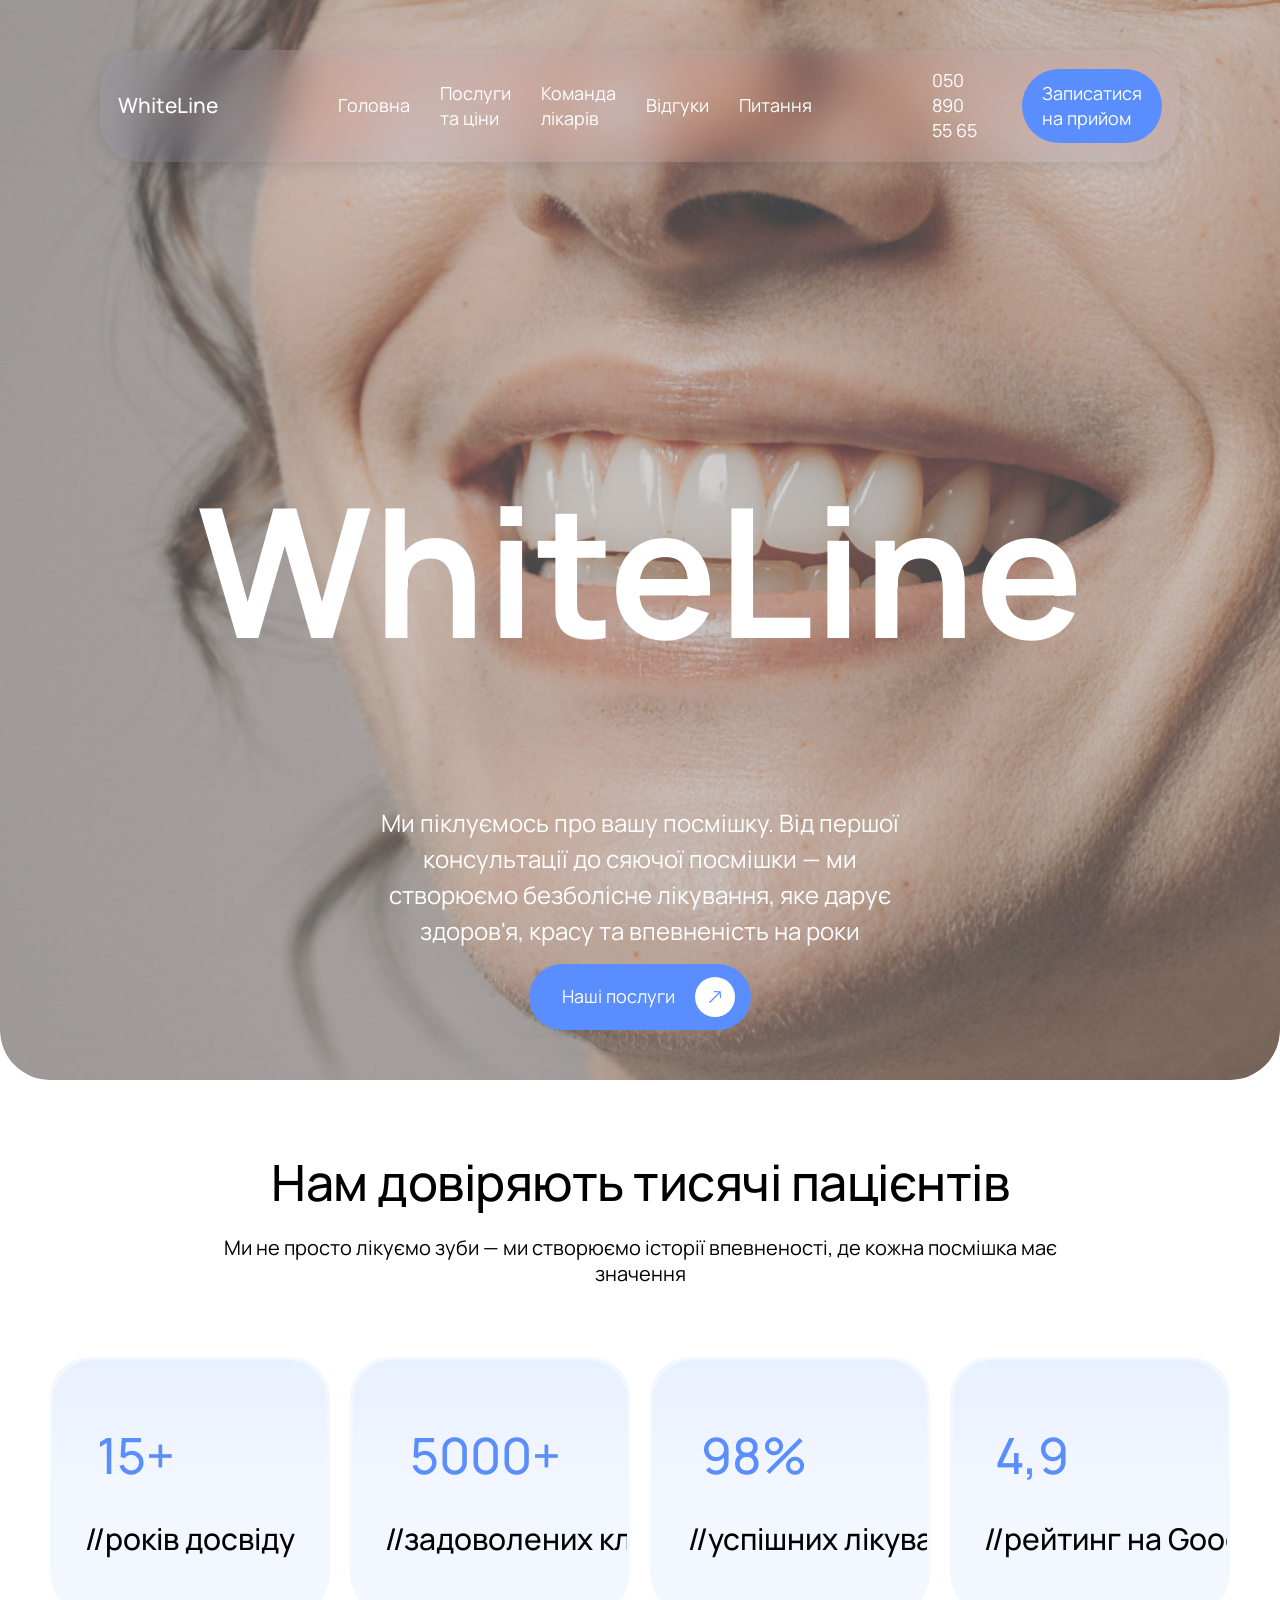
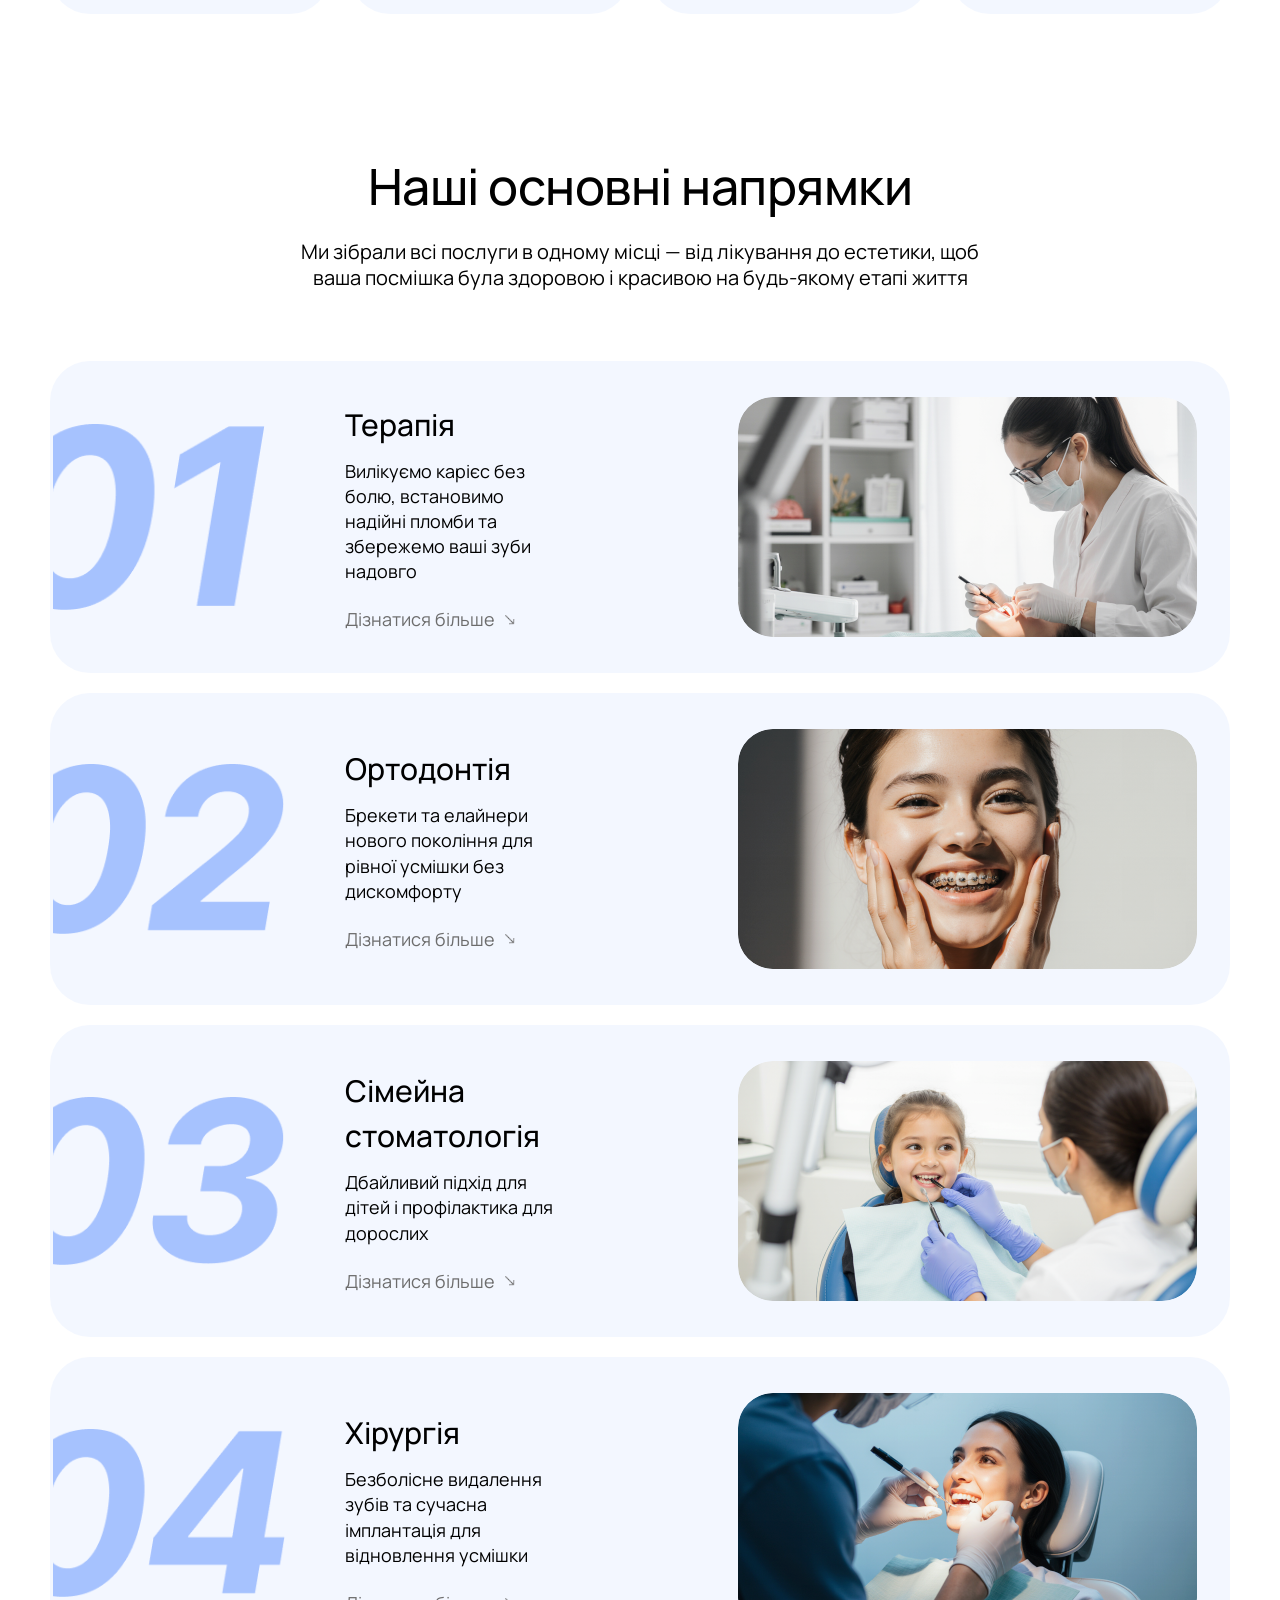
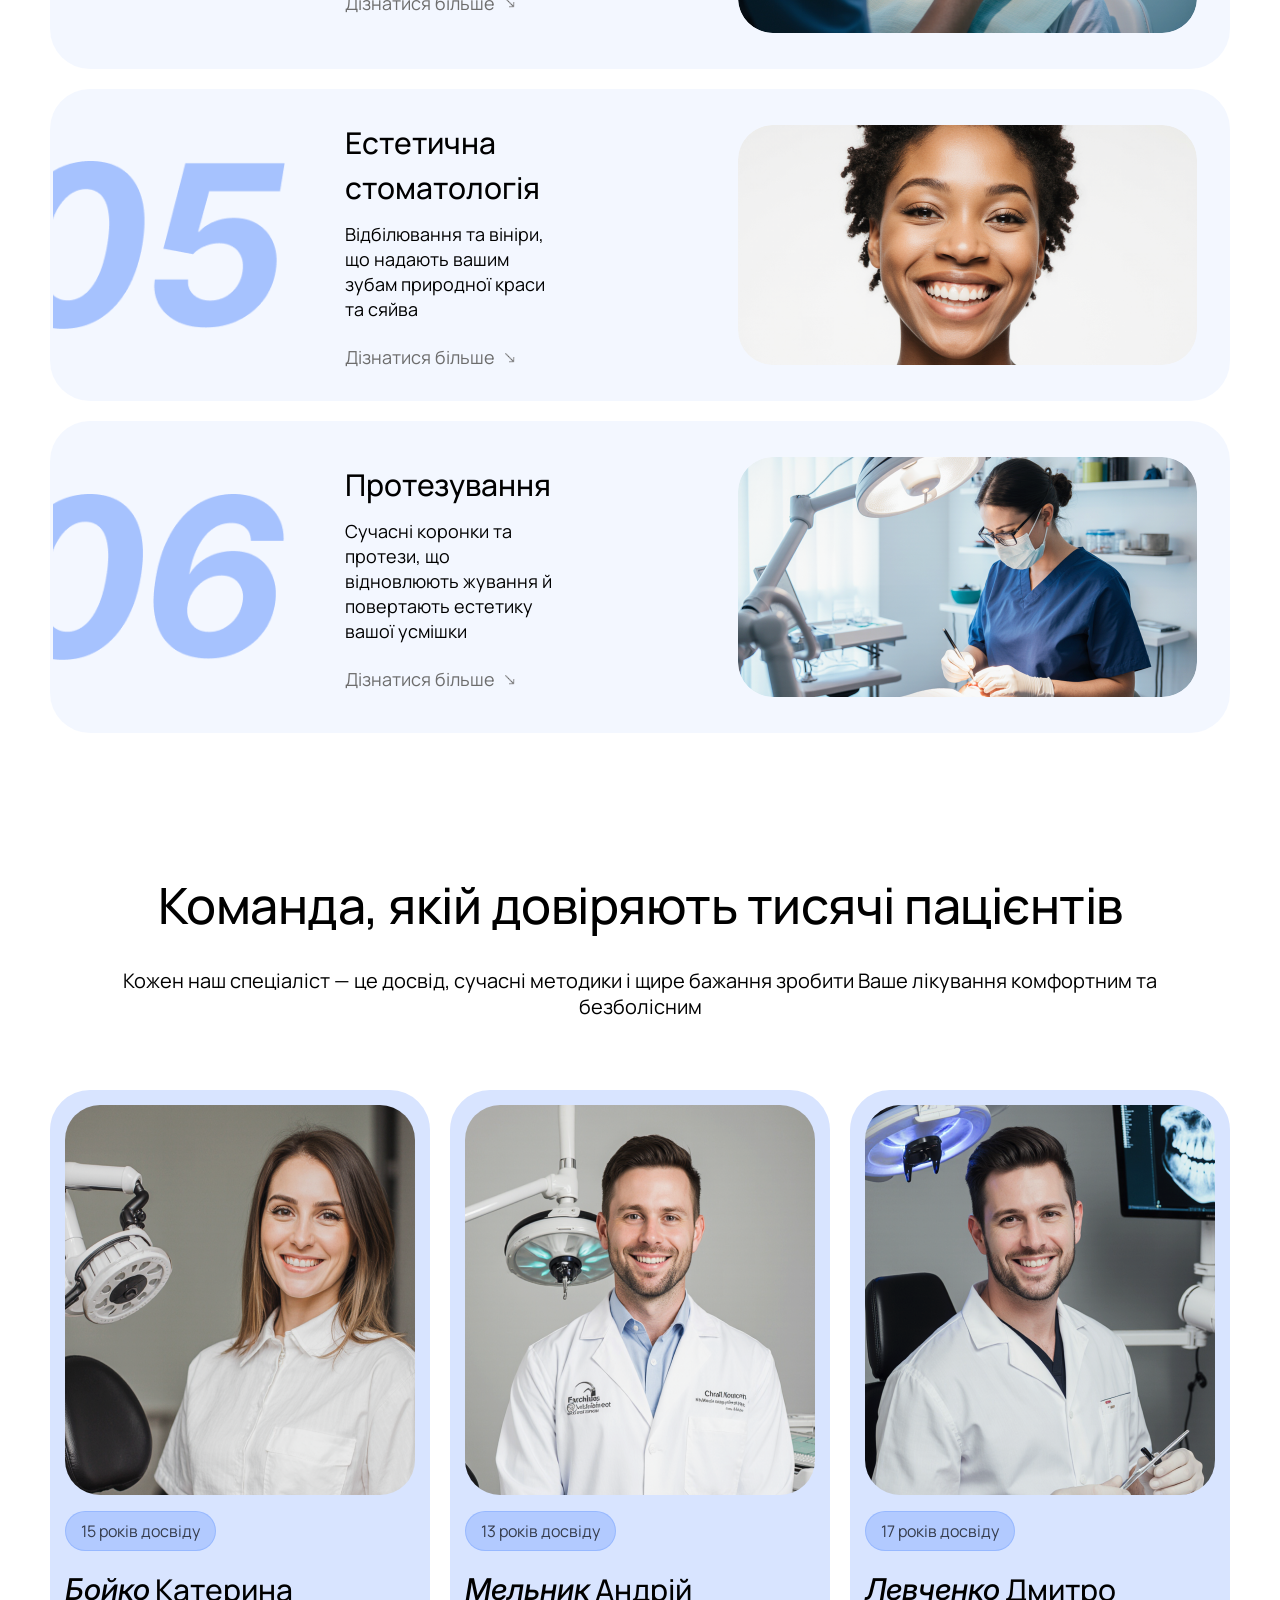
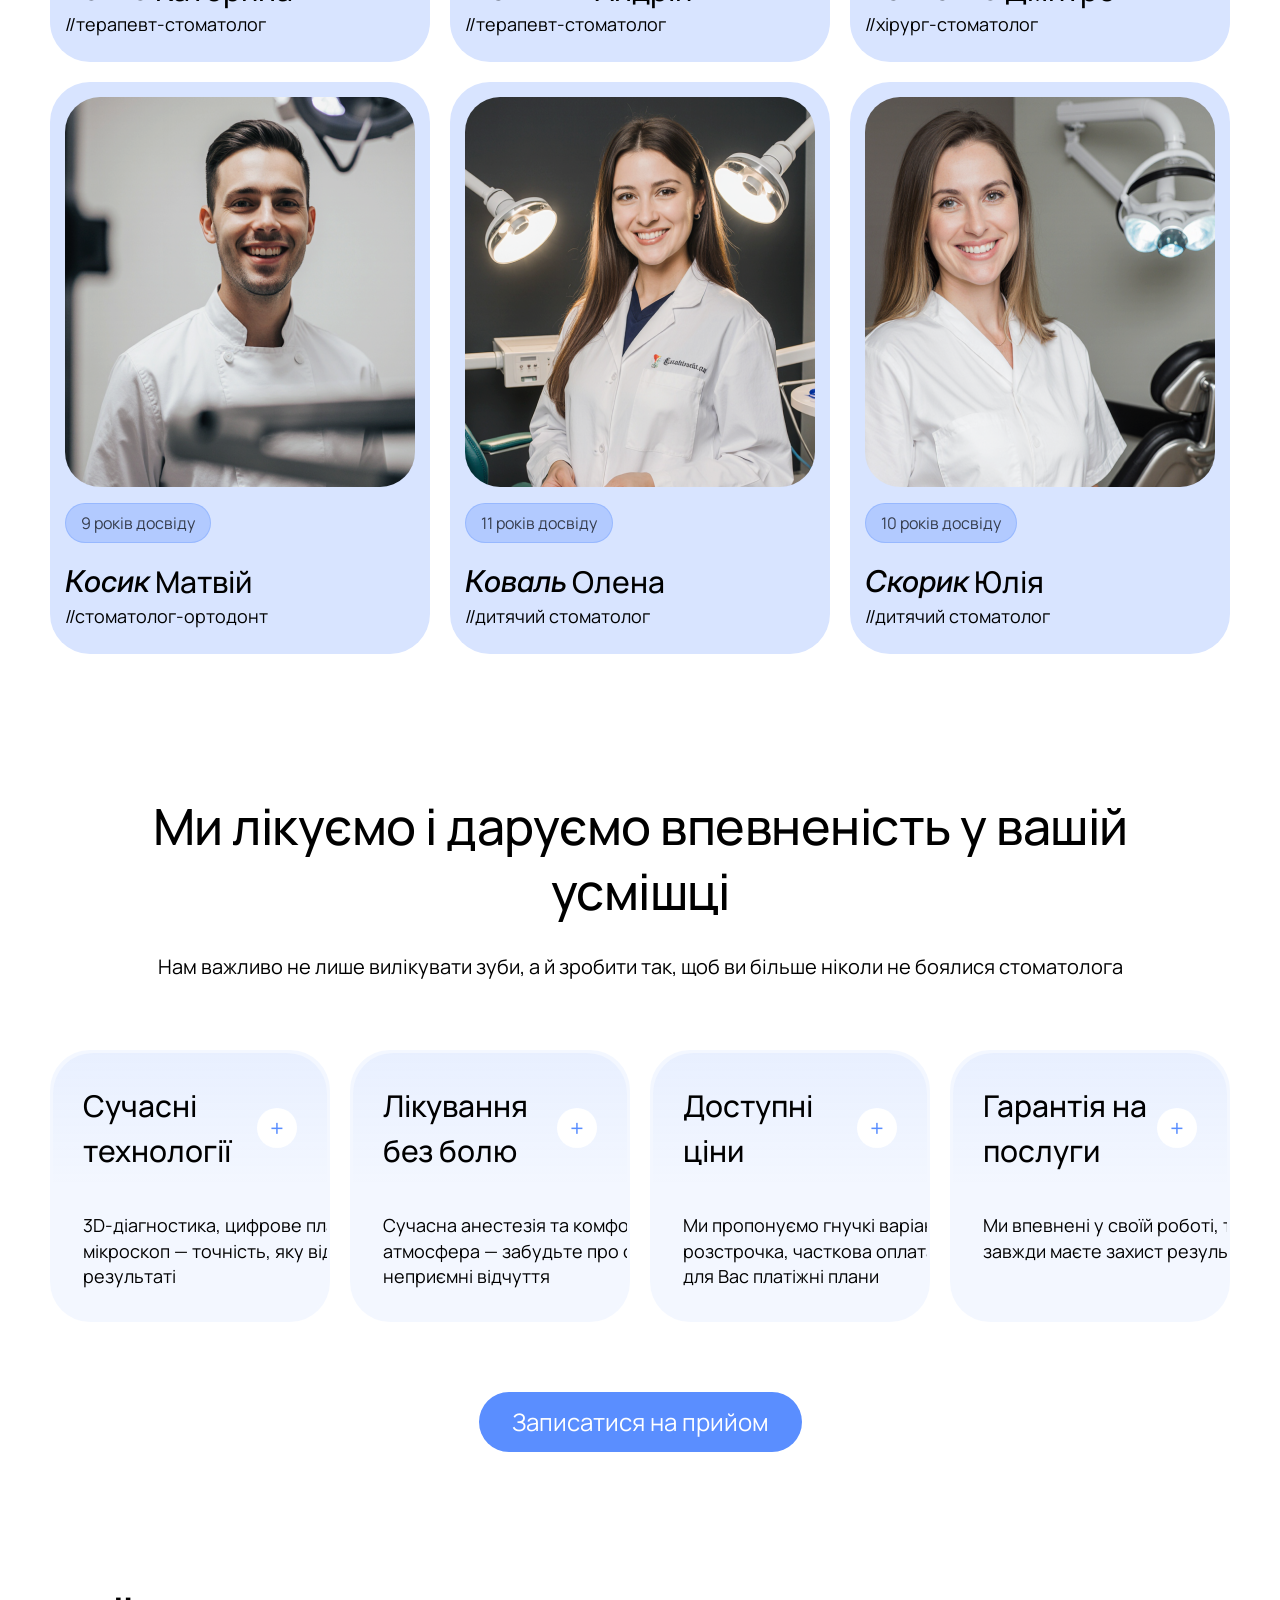
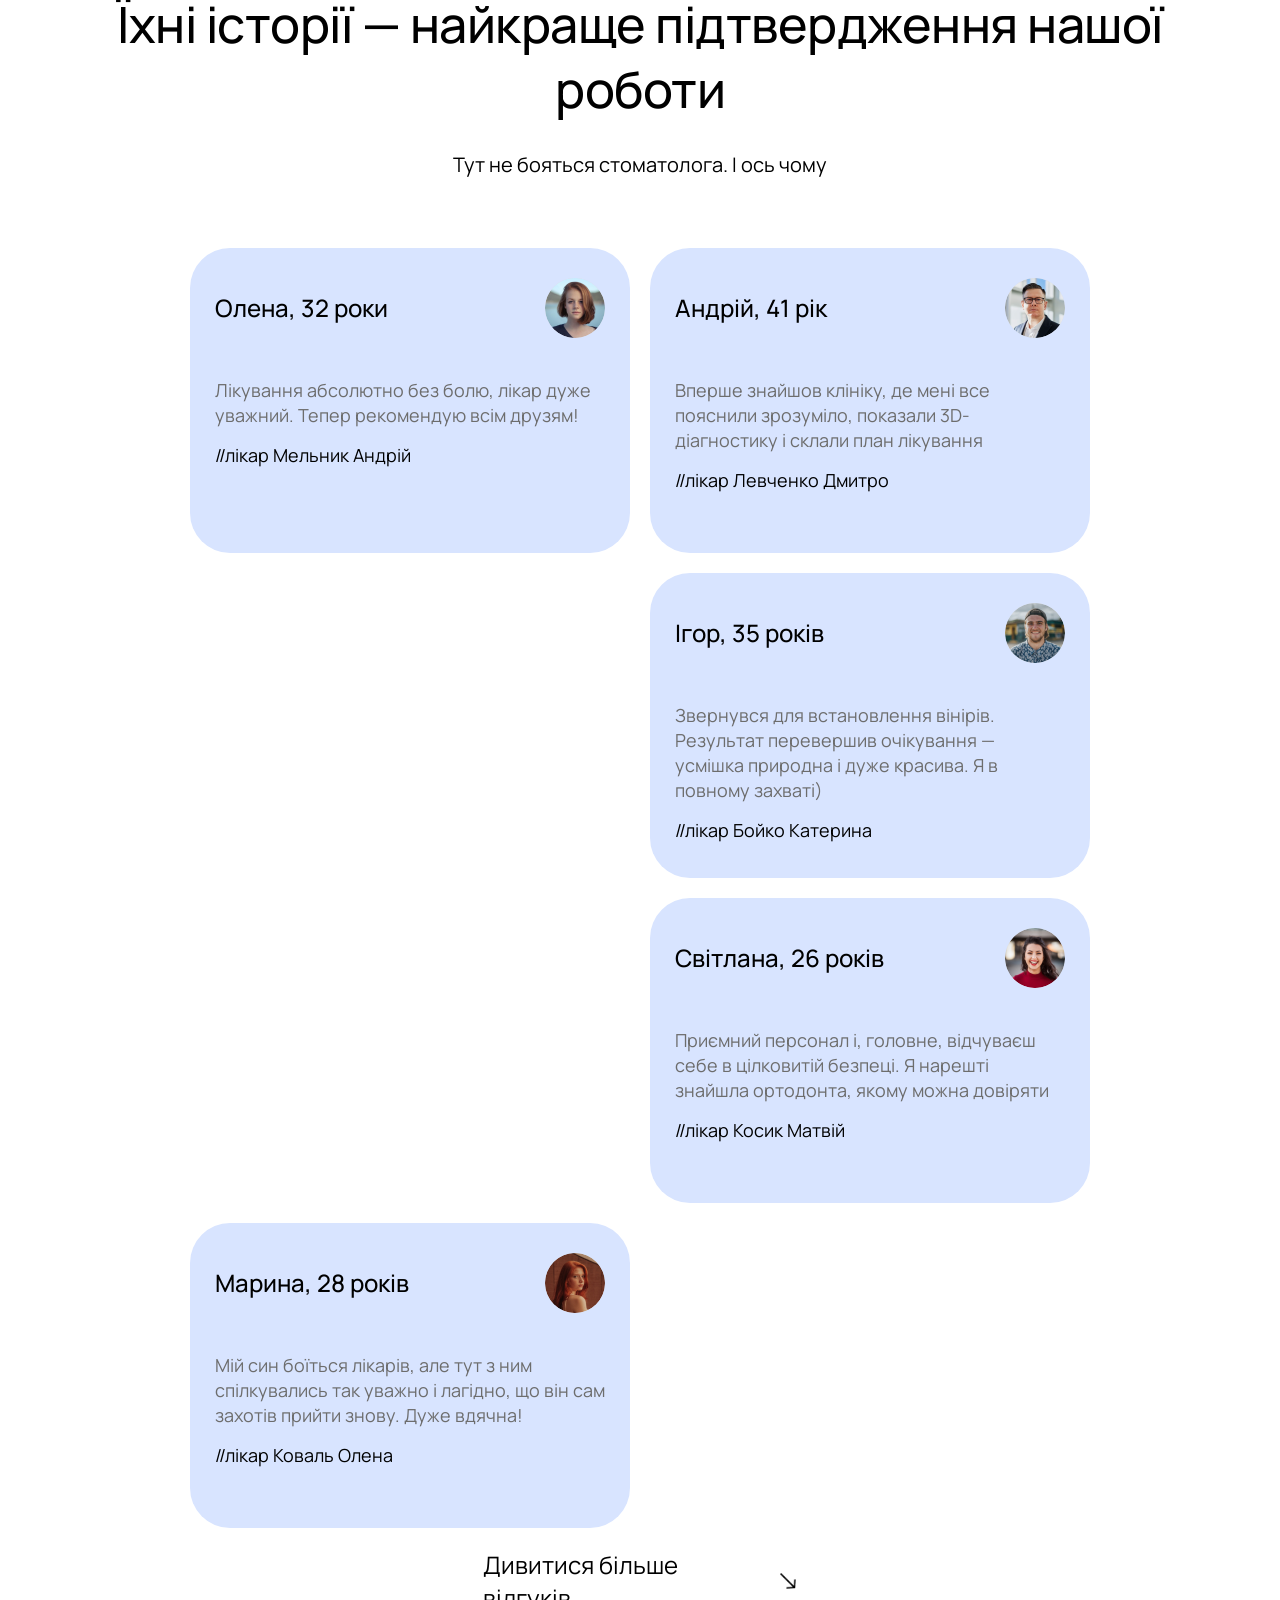
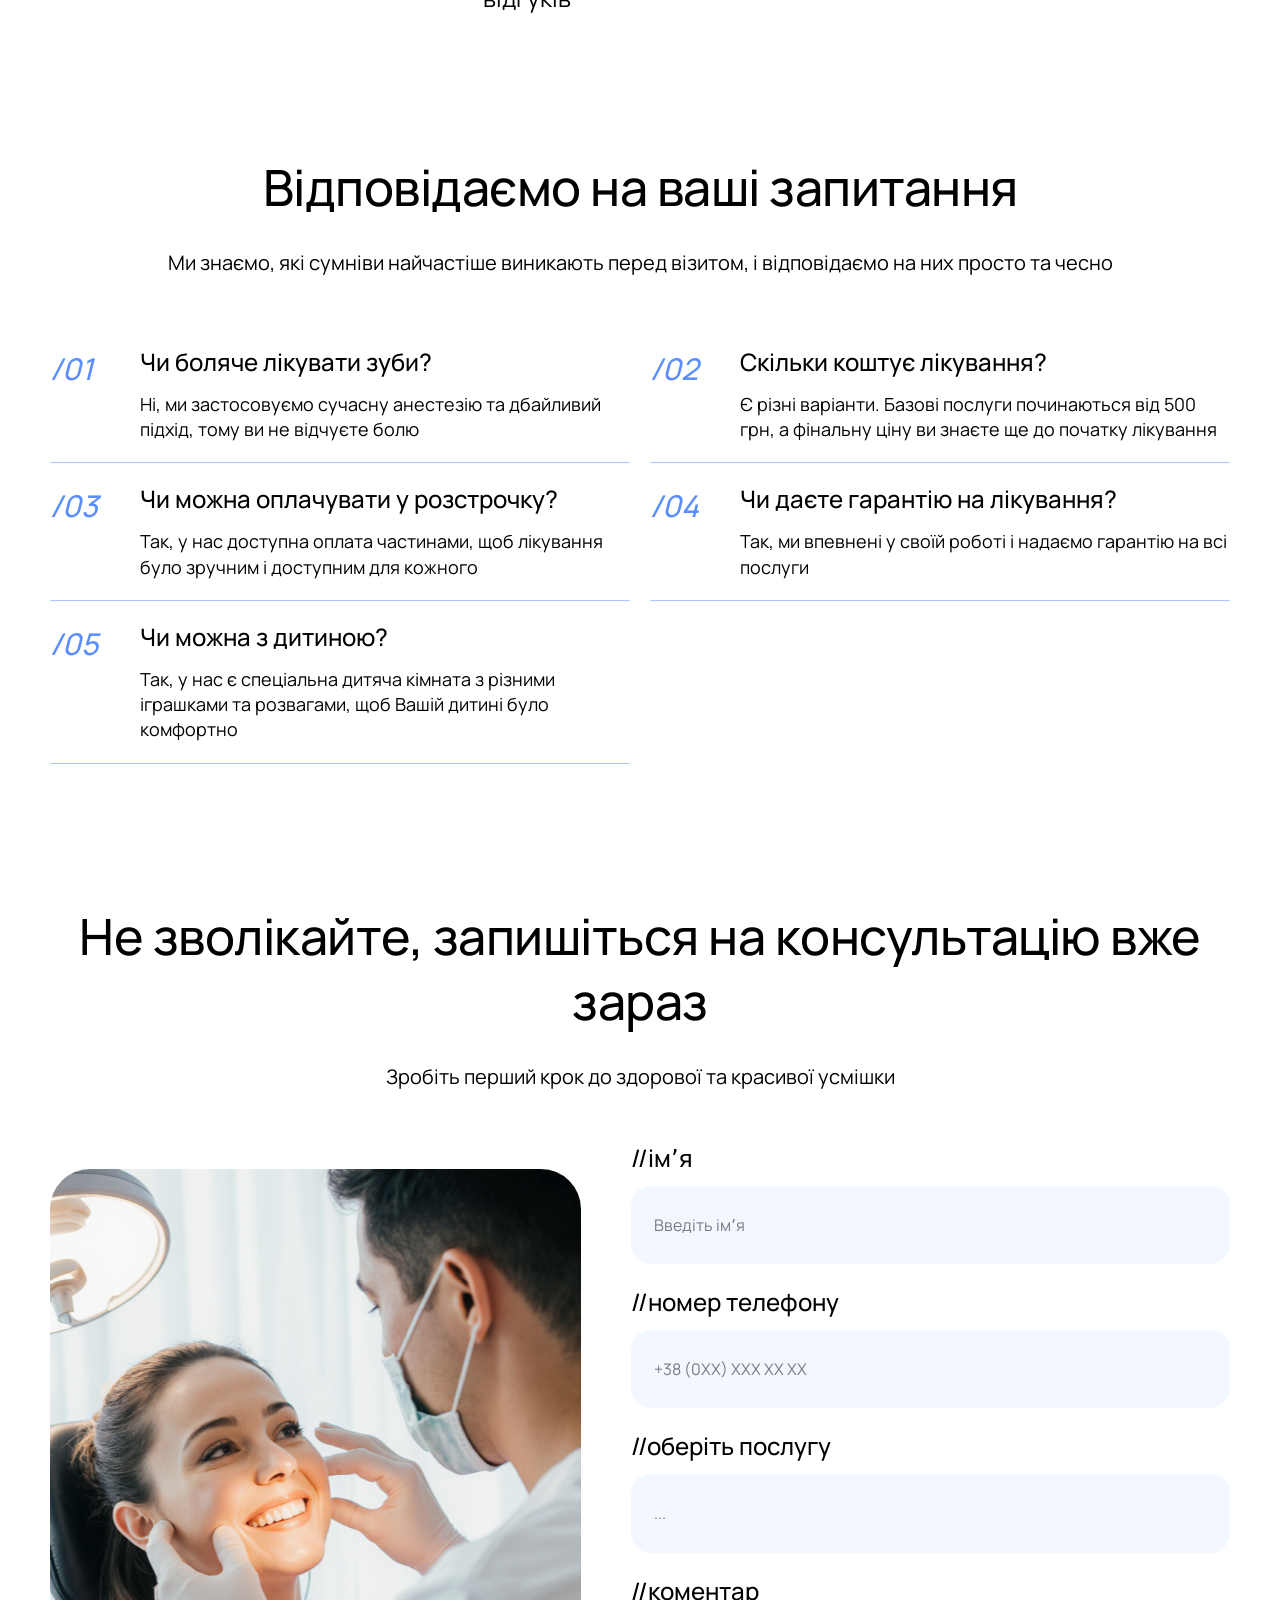
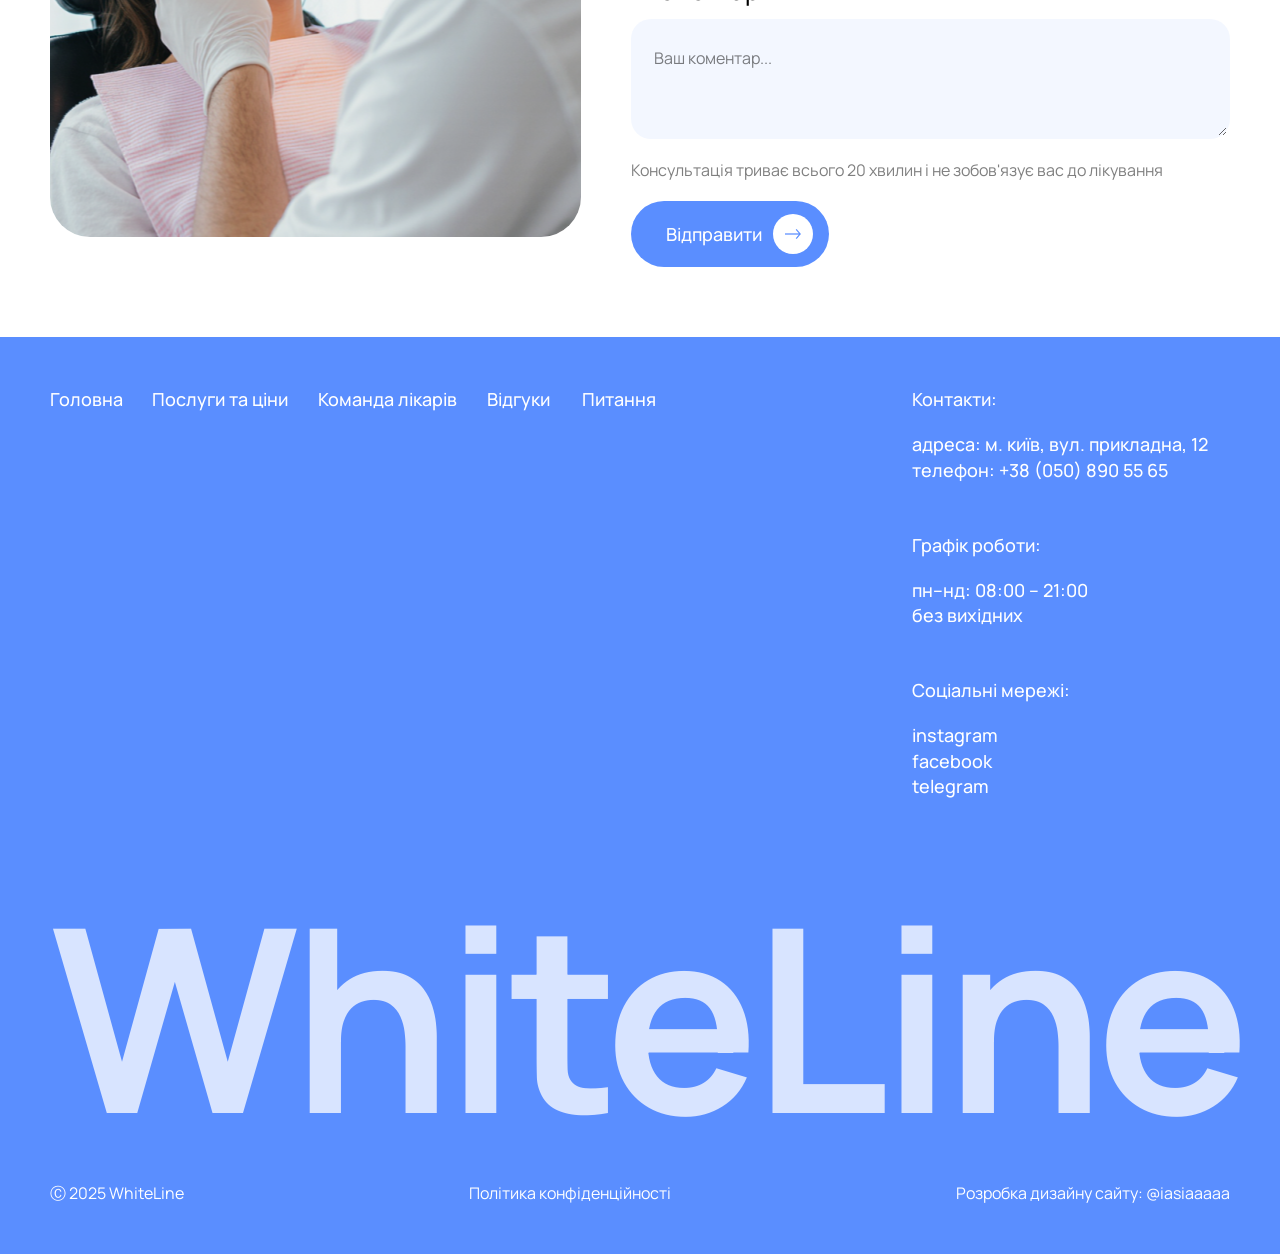
==== commit e8848b86: "фінальна версія сайту" ====
--- a/index.html
+++ b/index.html
@@ -8,6 +8,31 @@
     <link rel="preconnect" href="https://fonts.googleapis.com">
     <link rel="preconnect" href="https://fonts.gstatic.com" crossorigin>
     <link href="https://fonts.googleapis.com/css2?family=Manrope:wght@400;500;700&family=Inter:wght@700&display=swap" rel="stylesheet">
+    <script>
+        document.addEventListener('DOMContentLoaded', function() {
+            const menuToggle = document.querySelector('.header__menu-toggle');
+            const nav = document.querySelector('.header__nav');
+            const header = document.querySelector('.header');
+            
+            if (menuToggle) {
+                menuToggle.addEventListener('click', function() {
+                    nav.classList.toggle('header__nav--active');
+                    menuToggle.classList.toggle('header__menu-toggle--active');
+                    header.classList.toggle('header--menu-open');
+                });
+                
+                // Close menu when clicking on a link
+                const navLinks = document.querySelectorAll('.header__nav-link');
+                navLinks.forEach(link => {
+                    link.addEventListener('click', function() {
+                        nav.classList.remove('header__nav--active');
+                        menuToggle.classList.remove('header__menu-toggle--active');
+                        header.classList.remove('header--menu-open');
+                    });
+                });
+            }
+        });
+    </script>
 </head>
 <body>
     <!-- Hero Section -->
@@ -17,6 +42,11 @@
             <div class="header__container">
                 <div class="header__content">
                     <div class="header__logo">WhiteLine</div>
+                    <button class="header__menu-toggle" aria-label="Toggle menu">
+                        <span></span>
+                        <span></span>
+                        <span></span>
+                    </button>
                     <nav class="header__nav">
                         <a href="#hero" class="header__nav-link">Головна</a>
                         <a href="#services" class="header__nav-link">Послуги та ціни</a>
@@ -519,7 +549,7 @@
                 <div class="footer__copyright">
                     <span>Ⓒ 2025 WhiteLine</span>
                     <a href="#" class="footer__link">Політика конфіденційності</a>
-                    <span>Розробка сайту: @iasiaaaaa</span>
+                    <span>Розробка дизайну сайту: @iasiaaaaa</span>
                 </div>
             </div>
         </div>
--- a/styles.css
+++ b/styles.css
@@ -7,12 +7,28 @@
 
 html {
     scroll-behavior: smooth;
+    overflow-x: hidden;
+    width: 100%;
 }
 
 body {
     font-family: 'Manrope', -apple-system, BlinkMacSystemFont, 'Segoe UI', Roboto, Oxygen, Ubuntu, Cantarell, sans-serif;
     color: #000000;
     line-height: 1.5;
+    overflow-x: hidden;
+    width: 100%;
+    max-width: 100%;
+}
+
+img {
+    max-width: 100%;
+    height: auto;
+    display: block;
+}
+
+/* Section Global Styles */
+section {
+    width: 100%;
     overflow-x: hidden;
 }
 
@@ -32,8 +48,9 @@
 
 /* Header */
 .header {
-    width: 1820px;
-    height: 79px;
+    max-width: 1820px;
+    width: 100%;
+    min-height: 79px;
     background: rgba(90, 142, 255, 0.07);
     border: 3px solid var(--white1, #FFFFFF03);
     border-radius: 40px;
@@ -124,6 +141,37 @@
 
 .header__button:hover {
     background: #4a7eff;
+}
+
+.header__menu-toggle {
+    display: none;
+    flex-direction: column;
+    gap: 3px;
+    background: transparent;
+    border: none;
+    cursor: pointer;
+    padding: 5px;
+    z-index: 10;
+}
+
+.header__menu-toggle span {
+    width: 25px;
+    height: 1.5px;
+    background: #FFFFFF;
+    border-radius: 0.5px;
+    transition: all 0.3s ease;
+}
+
+.header__menu-toggle--active span:nth-child(1) {
+    transform: rotate(45deg) translate(8px, 8px);
+}
+
+.header__menu-toggle--active span:nth-child(2) {
+    opacity: 0;
+}
+
+.header__menu-toggle--active span:nth-child(3) {
+    transform: rotate(-45deg) translate(7px, -7px);
 }
 
 /* Hero Section */
@@ -140,6 +188,27 @@
     position: relative;
 }
 
+@media (max-width: 1024px) {
+    .hero {
+        border-radius: 0 0 30px 30px;
+        min-height: 700px;
+    }
+}
+
+@media (max-width: 768px) {
+    .hero {
+        border-radius: 0 0 20px 20px;
+        min-height: 600px;
+    }
+}
+
+@media (max-width: 480px) {
+    .hero {
+        border-radius: 0 0 15px 15px;
+        min-height: 500px;
+    }
+}
+
 .hero__background {
     position: absolute;
     top: 0;
@@ -149,6 +218,24 @@
     z-index: 0;
     border-radius: 0 0 50px 50px;
     overflow: hidden;
+}
+
+@media (max-width: 1024px) {
+    .hero__background {
+        border-radius: 0 0 30px 30px;
+    }
+}
+
+@media (max-width: 768px) {
+    .hero__background {
+        border-radius: 0 0 20px 20px;
+    }
+}
+
+@media (max-width: 480px) {
+    .hero__background {
+        border-radius: 0 0 15px 15px;
+    }
 }
 
 .hero__background img {
@@ -183,22 +270,25 @@
 }
 
 .hero__content {
-    width: 1820px;
-    height: 312px;
-    display: flex;
-    flex-direction: row;
-    align-items: flex-start;
-    justify-content: space-between;
-    opacity: 1;
+    max-width: 1820px;
+    width: 100%;
+    min-height: 312px;
+    display: flex;
+    flex-direction: column;
+    align-items: center;
+    text-align: center;
+    opacity: 1;
+    gap: 30px;
 }
 
 .hero__title {
-    width: 1086px;
-    height: 312px;
+    width: 100%;
+    max-width: 100%;
+    min-height: 312px;
     font-family: 'Manrope', sans-serif;
     font-weight: 700;
     font-style: normal;
-    font-size: 300px;
+    font-size: clamp(60px, 12vw, 220px);
     line-height: 1;
     letter-spacing: -5%;
     color: #FFFFFF;
@@ -207,6 +297,11 @@
     opacity: 1;
     display: flex;
     align-items: center;
+    justify-content: center;
+    flex-shrink: 0;
+    white-space: nowrap;
+    transition: font-size 0.3s ease;
+    text-align: center;
 }
 
 .hero__info {
@@ -214,23 +309,39 @@
     flex-direction: column;
     justify-content: space-between;
     gap: 15px;
-    width: 576px;
-    height: 180px;
-    margin-top: 72px;
+    width: 100%;
+    max-width: calc(100% - 100px);
+    min-height: 180px;
+    margin-top: 0;
+    flex-shrink: 0;
+    align-items: center;
+}
+
+@media (max-width: 1024px) {
+    .hero__info {
+        width: 100%;
+        max-width: 100%;
+        margin-top: 0;
+        align-items: center;
+    }
 }
 
 .hero__subtitle {
-    width: 576px;
-    height: 78px;
+    width: 100%;
+    max-width: calc(100% - 100px);
+    min-height: 78px;
     font-family: 'Manrope', sans-serif;
     font-weight: 400;
     font-style: normal;
-    font-size: 20px;
-    line-height: 130%;
+    font-size: clamp(18px, 2.5vw, 24px);
+    line-height: 1.5;
     letter-spacing: 0%;
-    text-align: left;
+    text-align: center;
     color: #FFFFFF;
     opacity: 1;
+    box-sizing: border-box;
+    white-space: normal;
+    padding: 0 20px;
 }
 
 .hero__button {
@@ -247,6 +358,7 @@
     cursor: pointer;
     transition: background-color 0.3s ease;
     text-decoration: none;
+    align-self: center;
 }
 
 .hero__button:hover {
@@ -308,7 +420,7 @@
 .statistics__title {
     font-family: 'Manrope', sans-serif;
     font-weight: 500;
-    font-size: 50px;
+    font-size: clamp(28px, 5vw, 50px);
     line-height: 1.3em;
     letter-spacing: -0.01em;
     color: var(--color-black);
@@ -324,15 +436,19 @@
 }
 
 .statistics__grid {
-    display: flex;
-    align-items: center;
+    display: grid;
+    grid-template-columns: repeat(auto-fit, minmax(380px, 440px));
     gap: 20px;
     width: 100%;
+    max-width: 1820px;
+    justify-content: center;
+    margin: 0 auto;
 }
 
 .statistics__card {
-    width: 440px;
-    height: 251px;
+    width: 100%;
+    max-width: 440px;
+    min-height: 251px;
     display: flex;
     flex-direction: column;
     gap: 15px;
@@ -346,6 +462,7 @@
     -webkit-backdrop-filter: blur(20px) saturate(180%);
     position: relative;
     overflow: hidden;
+    flex-shrink: 0;
 }
 
 .statistics__card::before {
@@ -455,7 +572,7 @@
 .services__title {
     font-family: 'Manrope', sans-serif;
     font-weight: 500;
-    font-size: 50px;
+    font-size: clamp(28px, 5vw, 50px);
     line-height: 1.3em;
     letter-spacing: -0.01em;
     color: var(--color-black);
@@ -478,8 +595,9 @@
 }
 
 .services__card {
-    width: 1831px;
-    height: 312px;
+    width: 100%;
+    max-width: 1831px;
+    min-height: 312px;
     display: flex;
     align-items: center;
     gap: 110px;
@@ -487,10 +605,9 @@
     border: 3px solid rgba(255, 255, 255, 0.01);
     border-radius: 40px;
     padding: 0;
-    overflow: hidden;
+    overflow: visible;
     position: relative;
     opacity: 1;
-    left: -52px;
 }
 
 .services__card-content {
@@ -498,7 +615,10 @@
     align-items: center;
     padding: 0 52px;
     flex: 1;
-    opacity: 1;
+    min-width: 0;
+    opacity: 1;
+    box-sizing: border-box;
+    overflow: hidden;
 }
 
 .services__card-number {
@@ -508,6 +628,7 @@
     align-items: center;
     justify-content: center;
     opacity: 1;
+    flex-shrink: 0;
 }
 
 .services__card-number img {
@@ -530,7 +651,13 @@
     display: flex;
     flex-direction: column;
     gap: 23px;
-    max-width: 751px;
+    width: 751px;
+    max-width: 100%;
+    flex-shrink: 1;
+    flex: 1;
+    min-width: 0;
+    padding-right: 20px;
+    box-sizing: border-box;
 }
 
 .services__card-text {
@@ -541,7 +668,8 @@
 
 .services__card-title {
     width: 751px;
-    height: 45px;
+    max-width: 100%;
+    min-height: 45px;
     font-family: 'Manrope', sans-serif;
     font-weight: 500;
     font-style: normal;
@@ -552,12 +680,17 @@
     margin: 0;
     opacity: 1;
     display: flex;
-    align-items: center;
+    align-items: flex-start;
+    word-wrap: break-word;
+    overflow-wrap: break-word;
+    white-space: normal;
+    hyphens: auto;
 }
 
 .services__card-description {
     width: 751px;
-    height: 25px;
+    max-width: 100%;
+    min-height: 25px;
     font-family: 'Manrope', sans-serif;
     font-weight: 400;
     font-style: normal;
@@ -566,6 +699,10 @@
     letter-spacing: 0%;
     color: var(--color-black);
     opacity: 1;
+    word-wrap: break-word;
+    overflow-wrap: break-word;
+    white-space: normal;
+    hyphens: auto;
 }
 
 .services__card-link {
@@ -603,14 +740,19 @@
 
 .services__card-image {
     width: 459px;
+    max-width: 100%;
     height: 240px;
+    min-height: 200px;
     border-radius: 35px;
-    background-size: cover;
+    background-size: contain;
+    background-repeat: no-repeat;
     background-position: center;
     flex-shrink: 0;
-    object-fit: cover;
+    flex: 0 0 auto;
+    object-fit: contain;
     opacity: 1;
     margin-right: 30px;
+    box-sizing: border-box;
 }
 
 .services__card-image--therapy {
@@ -664,7 +806,7 @@
 .team__title {
     font-family: 'Manrope', sans-serif;
     font-weight: 500;
-    font-size: 50px;
+    font-size: clamp(28px, 5vw, 50px);
     line-height: 1.3em;
     letter-spacing: -0.01em;
     color: var(--color-black);
@@ -681,7 +823,7 @@
 
 .team__grid {
     display: grid;
-    grid-template-columns: repeat(4, 440px);
+    grid-template-columns: repeat(auto-fit, minmax(380px, 440px));
     gap: 20px;
     width: 100%;
     max-width: 1820px;
@@ -690,8 +832,9 @@
 }
 
 .team__card {
-    width: 440px;
-    height: 571px;
+    width: 100%;
+    max-width: 440px;
+    min-height: 571px;
     display: flex;
     flex-direction: column;
     gap: 16px;
@@ -705,10 +848,12 @@
 .team__card--spacer {
     background-color: transparent;
     visibility: hidden;
+    display: block;
 }
 
 .team__card-image {
-    width: 410px;
+    width: 100%;
+    max-width: 410px;
     height: 390px;
     border-radius: 35px;
     background-color: #E0E0E0;
@@ -846,7 +991,7 @@
 .benefits__container {
     max-width: 1820px;
     margin: 0 auto;
-    padding: 0;
+    padding: 0 50px;
     display: flex;
     flex-direction: column;
     align-items: center;
@@ -865,7 +1010,7 @@
 .benefits__title {
     font-family: 'Manrope', sans-serif;
     font-weight: 500;
-    font-size: 50px;
+    font-size: clamp(28px, 5vw, 50px);
     line-height: 1.3em;
     letter-spacing: -0.01em;
     color: var(--color-black);
@@ -881,17 +1026,21 @@
 }
 
 .benefits__grid {
-    width: 1820px;
-    height: 240px;
-    display: flex;
+    display: grid;
+    grid-template-columns: repeat(auto-fit, minmax(380px, 440px));
     gap: 20px;
+    width: 100%;
+    max-width: 1820px;
+    min-height: 240px;
     opacity: 1;
     margin: 0 auto;
+    justify-content: center;
 }
 
 .benefits__card {
-    width: 440px;
-    height: 240px;
+    width: 100%;
+    max-width: 440px;
+    min-height: 240px;
     display: flex;
     flex-direction: column;
     gap: 0;
@@ -904,6 +1053,7 @@
     -webkit-backdrop-filter: blur(20px) saturate(180%);
     position: relative;
     overflow: hidden;
+    flex-shrink: 0;
 }
 
 .benefits__card::before {
@@ -930,7 +1080,7 @@
 
 .benefits__card-title {
     width: 321px;
-    height: 45px;
+    min-height: 45px;
     font-family: 'Manrope', sans-serif;
     font-weight: 500;
     font-style: normal;
@@ -990,20 +1140,17 @@
 
 .benefits__card-text {
     width: 352px;
-    height: 75px;
+    min-height: 75px;
     font-family: 'Manrope', sans-serif;
     font-weight: 400;
     font-style: normal;
     font-size: 18px;
-    line-height: 140%;
+    line-height: 1.4em;
     letter-spacing: 0%;
     color: var(--color-black);
     opacity: 1;
     position: relative;
     z-index: 1;
-    font-size: 18px;
-    line-height: 1.4em;
-    color: var(--color-black);
 }
 
 .benefits__button {
@@ -1039,6 +1186,8 @@
     flex-direction: column;
     align-items: center;
     gap: 70px;
+    width: 100%;
+    box-sizing: border-box;
 }
 
 .reviews__header {
@@ -1053,7 +1202,7 @@
 .reviews__title {
     font-family: 'Manrope', sans-serif;
     font-weight: 500;
-    font-size: 50px;
+    font-size: clamp(28px, 5vw, 50px);
     line-height: 1.3em;
     letter-spacing: -0.01em;
     color: var(--color-black);
@@ -1070,17 +1219,18 @@
 
 .reviews__grid {
     display: grid;
-    grid-template-columns: repeat(4, 440px);
+    grid-template-columns: repeat(auto-fit, minmax(380px, 440px));
     gap: 20px;
     width: 100%;
     max-width: 1820px;
     justify-content: center;
+    justify-items: center;
     margin: 0 auto;
 }
 
 .reviews__card {
-    width: 440px;
-    height: 305px;
+    width: 100%;
+    max-width: 440px;
     min-height: 305px;
     display: flex;
     flex-direction: column;
@@ -1089,6 +1239,7 @@
     background-color: var(--color-light-blue);
     border-radius: 40px;
     opacity: 1;
+    box-sizing: border-box;
 }
 
 .reviews__card--spacer {
@@ -1167,10 +1318,10 @@
 }
 
 .reviews__more {
-    grid-column: 4;
     display: flex;
     justify-content: center;
     align-items: flex-end;
+    grid-column: 1 / -1;
 }
 
 .reviews__more-link {
@@ -1181,8 +1332,8 @@
 }
 
 .reviews__more-text {
-    width: 285px;
-    height: 36px;
+    max-width: 285px;
+    min-height: 36px;
     font-family: 'Manrope', sans-serif;
     font-weight: 400;
     font-size: 24px;
@@ -1238,7 +1389,7 @@
 .faq__title {
     font-family: 'Manrope', sans-serif;
     font-weight: 500;
-    font-size: 50px;
+    font-size: clamp(28px, 5vw, 50px);
     line-height: 1.3em;
     letter-spacing: -0.01em;
     color: var(--color-black);
@@ -1260,31 +1411,7 @@
     width: 100%;
     max-width: 1820px;
     margin: 0 auto;
-}
-
-.faq__item:nth-child(1) {
-    grid-row: 1;
-    grid-column: 1;
-}
-
-.faq__item:nth-child(2) {
-    grid-row: 2;
-    grid-column: 1;
-}
-
-.faq__item:nth-child(3) {
-    grid-row: 3;
-    grid-column: 1;
-}
-
-.faq__item:nth-child(4) {
-    grid-row: 1;
-    grid-column: 2;
-}
-
-.faq__item:nth-child(5) {
-    grid-row: 2;
-    grid-column: 2;
+    grid-auto-flow: row;
 }
 
 .faq__item {
@@ -1342,55 +1469,451 @@
 }
 
 /* Responsive Design */
-@media (max-width: 1920px) {
+@media (min-width: 1820px) {
     .hero__title {
-        font-size: 180px;
-    }
-    
-    .services__card-number {
-        font-size: 180px;
-        min-width: 250px;
-    }
-}
-
-@media (max-width: 1440px) {
+        font-size: 200px;
+        max-width: 800px;
+        width: auto;
+        text-align: left;
+        justify-content: flex-start;
+        align-self: flex-start;
+    }
+    
+    .hero__content {
+        flex-direction: row;
+        align-items: flex-start;
+        justify-content: space-between;
+        text-align: left;
+        gap: 100px;
+        width: 100%;
+    }
+    
+    .hero__info {
+        width: 576px;
+        max-width: 576px;
+        margin-top: 72px;
+        align-items: flex-start;
+    }
+    
+    .hero__subtitle {
+        width: 576px;
+        max-width: 576px;
+        text-align: left;
+        font-size: 20px;
+        line-height: 130%;
+        padding: 0;
+    }
+    
+    .hero__button {
+        align-self: flex-start;
+    }
+    
+    .cta-form__content {
+        max-width: 1820px;
+        margin: 0 auto;
+    }
+    
+    .cta-form__image {
+        max-width: 920px;
+    }
+    
+    .cta-form__form {
+        max-width: 690px;
+    }
+}
+
+@media (min-width: 1820px) {
+    .hero__container,
+    .statistics__container,
+    .services__container,
+    .team__container,
+    .benefits__container,
+    .reviews__container,
+    .faq__container,
+    .cta-form__container,
+    .footer__container {
+        max-width: 1820px;
+    }
+    
+    .header {
+        max-width: 1820px;
+    }
+    
+    .statistics__grid {
+        grid-template-columns: repeat(4, 440px);
+        max-width: 1820px;
+    }
+    
+    .benefits__grid {
+        grid-template-columns: repeat(4, 440px);
+        max-width: 1820px;
+    }
+    
+    .team__grid {
+        grid-template-columns: repeat(4, 440px);
+        max-width: 1820px;
+    }
+    
+    /* Show spacer blocks on large screens for proper layout */
+    .team__card--spacer {
+        display: block;
+        visibility: hidden;
+    }
+    
+    .reviews__grid {
+        grid-template-columns: repeat(4, 440px);
+        max-width: 1820px;
+        justify-content: center;
+        justify-items: center;
+    }
+    
+    .hero__content {
+        flex-direction: row;
+        align-items: flex-start;
+        justify-content: space-between;
+        text-align: left;
+        gap: 100px;
+        width: 100%;
+        max-width: 1820px;
+    }
+    
     .hero__title {
-        font-size: 120px;
-    }
-    
-    .services__card-number {
-        font-size: 120px;
-        min-width: 200px;
-    }
-    
+        font-size: 200px;
+        max-width: 800px;
+        width: auto;
+        text-align: left;
+        justify-content: flex-start;
+        align-self: flex-start;
+        white-space: nowrap;
+    }
+    
+    .hero__info {
+        width: 576px;
+        max-width: 576px;
+        margin-top: 72px;
+        align-items: flex-start;
+    }
+    
+    .hero__subtitle {
+        width: 576px;
+        max-width: 576px;
+        text-align: left;
+        font-size: 20px;
+        line-height: 130%;
+        padding: 0;
+    }
+    
+    .hero__button {
+        align-self: flex-start;
+    }
+    
+    .cta-form__content {
+        max-width: 1820px;
+        margin: 0 auto;
+    }
+    
+    .cta-form__image {
+        max-width: 920px;
+    }
+    
+    .cta-form__form {
+        max-width: 690px;
+    }
+}
+
+
+/* Specific fix for screens around 1201px-1279px */
+@media (min-width: 1201px) and (max-width: 1279px) {
+    .header {
+        width: calc(100% - 100px);
+    }
+    
+    .hero__title {
+        font-size: clamp(180px, 12vw, 220px);
+        width: auto;
+        max-width: 900px;
+        white-space: nowrap;
+    }
+    
+    .hero__content {
+        gap: 80px;
+    }
+    
+    .hero__info {
+        max-width: 576px;
+        width: auto;
+    }
+    
+    .hero__subtitle {
+        max-width: 576px;
+        width: auto;
+    }
+    
+    .services__card {
+        max-width: 100%;
+    }
+    
+    .team__card--spacer {
+        display: none;
+    }
+    
+    .team__grid {
+        grid-template-columns: repeat(auto-fit, minmax(380px, 440px));
+        justify-content: center;
+    }
+}
+
+/* Specific fix for screens around 1280px-1460px */
+@media (min-width: 1280px) and (max-width: 1460px) {
+    .header {
+        width: calc(100% - 100px);
+    }
+    
+    .hero__title {
+        font-size: clamp(180px, 12vw, 220px);
+        width: auto;
+        max-width: 900px;
+        white-space: nowrap;
+    }
+    
+    .hero__content {
+        gap: 80px;
+    }
+    
+    .hero__info {
+        max-width: 576px;
+        width: auto;
+    }
+    
+    .hero__subtitle {
+        max-width: 576px;
+        width: auto;
+    }
+    
+    .services__card {
+        max-width: 100%;
+    }
+    
+    .team__card--spacer {
+        display: none;
+    }
+    
+    .team__grid {
+        grid-template-columns: repeat(3, 1fr);
+        max-width: 1400px;
+        justify-content: center;
+        justify-items: center;
+    }
+}
+
+/* Specific fix for screens around 1461px-1819px */
+@media (min-width: 1461px) and (max-width: 1819px) {
+    .header {
+        width: calc(100% - 100px);
+    }
+    
+    .hero__title {
+        font-size: clamp(180px, 12vw, 220px);
+        width: auto;
+        max-width: 900px;
+        white-space: nowrap;
+    }
+    
+    .hero__content {
+        gap: 80px;
+    }
+    
+    .hero__info {
+        max-width: 576px;
+        width: auto;
+    }
+    
+    .hero__subtitle {
+        max-width: 576px;
+        width: auto;
+    }
+    
+    .services__card {
+        max-width: 100%;
+    }
+    
+    .team__card--spacer {
+        display: none;
+    }
+    
+    .team__grid {
+        grid-template-columns: repeat(auto-fit, minmax(380px, 440px));
+        justify-content: center;
+    }
+    
+    .reviews__grid {
+        grid-template-columns: repeat(auto-fit, minmax(380px, 440px));
+        justify-content: center;
+        justify-items: center;
+    }
+    
+    /* Center the 4th card under the 2nd card for better aesthetics */
+    .statistics__grid,
+    .benefits__grid {
+        grid-template-columns: repeat(3, 1fr);
+        max-width: 1400px;
+        margin: 0 auto;
+        justify-items: stretch;
+    }
+    
+    .statistics__card:nth-child(4),
+    .benefits__card:nth-child(4) {
+        grid-column: 2 / 3;
+        grid-row: 2;
+        max-width: 440px;
+        width: 100%;
+        justify-self: center;
+    }
+    
+    /* Make image smaller on medium screens */
+    .cta-form__image {
+        flex: 0 1 40%;
+        max-width: 600px;
+        height: auto;
+        min-height: 400px;
+        aspect-ratio: 920 / 668;
+    }
+    
+    .cta-form__form-wrapper {
+        flex: 0 1 55%;
+        min-width: 400px;
+    }
+}
+
+
+
+@media (min-width: 1280px) and (max-width: 1440px) {
     .statistics__number {
         font-size: 50px;
     }
     
+    .statistics__grid {
+        grid-template-columns: repeat(auto-fit, minmax(280px, 1fr));
+        justify-content: center;
+    }
+    
+    .benefits__grid {
+        grid-template-columns: repeat(auto-fit, minmax(280px, 1fr));
+        justify-content: center;
+    }
+    
     .team__grid {
-        grid-template-columns: repeat(2, 1fr);
+        grid-template-columns: repeat(3, 1fr);
+        max-width: 1400px;
+        justify-content: center;
+        justify-items: center;
+    }
+}
+
+@media (max-width: 1279px) {
+    .statistics__number {
+        font-size: 50px;
+    }
+    
+    .statistics__grid {
+        grid-template-columns: repeat(auto-fit, minmax(280px, 1fr));
+        justify-content: center;
+    }
+    
+    .benefits__grid {
+        grid-template-columns: repeat(auto-fit, minmax(280px, 1fr));
+        justify-content: center;
+    }
+    
+    .team__grid {
+        grid-template-columns: repeat(auto-fit, minmax(280px, 1fr));
+        justify-content: center;
     }
     
     .reviews__grid {
         grid-template-columns: repeat(2, 1fr);
-    }
-}
-
-@media (max-width: 1024px) {
+        justify-content: center;
+    }
+    
+    .reviews__more {
+        grid-column: 1 / -1;
+    }
+    
+    .services__card {
+        gap: 50px;
+    }
+    
+    .services__card-content {
+        padding: 40px;
+    }
+}
+
+@media (min-width: 1025px) and (max-width: 1200px) {
     .header__content {
+        gap: 40px;
+    }
+    
+    .hero__title {
+        font-size: clamp(120px, 15vw, 180px);
+    }
+    
+    .statistics__grid,
+    .benefits__grid,
+    .team__grid,
+    .reviews__grid {
+        grid-template-columns: repeat(2, 1fr);
+        justify-content: center;
+        justify-items: center;
+    }
+    
+    .faq__grid {
+        grid-template-columns: 1fr;
+    }
+    
+    /* Hide spacer blocks */
+    .team__card--spacer {
+        display: none;
+    }
+    
+    .reviews__card--spacer {
+        display: none;
+    }
+    
+    /* Reset 4th card positioning */
+    .statistics__card:nth-child(4),
+    .benefits__card:nth-child(4) {
+        grid-column: auto;
+        grid-row: auto;
+        justify-self: auto;
+    }
+    
+    .cta-form__content {
+        gap: 40px;
         flex-wrap: wrap;
-        gap: 30px;
-    }
-    
-    .hero__content {
-        flex-direction: column;
-        text-align: center;
-    }
-    
-    .hero__title {
-        font-size: 80px;
-    }
-    
+        justify-content: center;
+    }
+    
+    .cta-form__image {
+        flex: 0 1 45%;
+        max-width: 500px;
+        height: auto;
+        min-height: 350px;
+        aspect-ratio: 920 / 668;
+        align-self: center;
+        margin: 0 auto;
+    }
+    
+    .cta-form__form-wrapper {
+        flex: 0 1 50%;
+        min-width: 400px;
+    }
+    
+    .cta-form__form {
+        max-width: 100%;
+    }
+}
+
+@media (max-width: 1180px) {
     .services__card {
         flex-direction: column;
         gap: 30px;
@@ -1400,37 +1923,883 @@
         flex-direction: column;
         gap: 30px;
         padding: 30px;
+        align-items: flex-start;
+        text-align: left;
+        width: 100%;
+        order: 1;
     }
     
     .services__card-number {
-        font-size: 100px;
-        min-width: auto;
+        width: 100%;
+        justify-content: flex-start;
+    }
+    
+    .services__card-number img {
+        margin-left: -30px;
+        width: 180px;
+        height: auto;
+    }
+    
+    .services__card:first-child .services__card-number img {
+        margin-left: -40px;
+        width: 180px;
+        height: auto;
+    }
+    
+    .services__card-info {
+        width: 100%;
+        max-width: 100%;
+        align-items: center;
+        padding-right: 0;
+    }
+    
+    .services__card-title {
+        width: 100%;
+        max-width: 100%;
         text-align: center;
+        font-size: 30px;
+    }
+    
+    .services__card-description {
+        width: 100%;
+        max-width: 100%;
+        text-align: center;
+        font-size: 18px;
     }
     
     .services__card-image {
         width: 100%;
-        height: 200px;
+        max-width: 100%;
+        height: 300px;
+        min-height: 250px;
+        margin-right: 0;
+        border-radius: 30px;
+        background-size: cover;
+        background-repeat: no-repeat;
+        order: 2;
+        flex-shrink: 0;
+    }
+}
+
+@media (max-width: 1024px) {
+    .header__content {
+        gap: 40px;
+    }
+    
+    .hero__title {
+        font-size: clamp(120px, 15vw, 180px);
+    }
+    
+    .statistics__grid,
+    .benefits__grid,
+    .team__grid,
+    .reviews__grid {
+        grid-template-columns: repeat(2, 1fr);
+        justify-content: center;
+        justify-items: center;
+    }
+    
+    .faq__grid {
+        grid-template-columns: 1fr;
+    }
+    
+    /* Hide spacer blocks on smaller screens */
+    .team__card--spacer {
+        display: none;
+    }
+    
+    .reviews__card--spacer {
+        display: none;
+    }
+    
+    .reviews__grid {
+        justify-content: center;
+        justify-items: center;
+    }
+    
+    /* Reset 4th card positioning for smaller screens */
+    .statistics__card:nth-child(4),
+    .benefits__card:nth-child(4) {
+        grid-column: auto;
+        grid-row: auto;
+        justify-self: auto;
+    }
+    
+    .cta-form__content {
+        gap: 40px;
+    }
+    
+    .cta-form__image {
+        width: 100%;
+        max-width: 100%;
+        height: 400px;
+    }
+    
+    .cta-form__form {
+        max-width: 100%;
+    }
+}
+
+@media (max-width: 1024px) {
+    .header {
+        padding: 12px;
+    }
+    
+    .header__content {
+        flex-wrap: wrap;
+        gap: 20px;
+        position: relative;
+    }
+    
+    .header__menu-toggle {
+        display: flex;
+        order: 2;
+        margin-left: auto;
+        gap: 3px;
+    }
+    
+    .header__menu-toggle span {
+        height: 1px;
+        border-radius: 0;
+    }
+    
+    .header__nav {
+        display: none;
+        position: absolute;
+        top: 100%;
+        left: 0;
+        right: 0;
+        background: rgba(90, 142, 255, 0.95);
+        backdrop-filter: blur(20px);
+        flex-direction: column;
+        padding: 20px;
+        border-radius: 20px;
+        margin-top: 10px;
+        gap: 15px;
+        width: 100%;
+        box-shadow: 0 4px 16px rgba(0, 0, 0, 0.2);
+    }
+    
+    .header__nav--active {
+        display: flex;
+    }
+    
+    .header__contact {
+        order: 3;
+        width: 100%;
+        justify-content: center;
+        flex-wrap: wrap;
+        gap: 15px;
+    }
+    
+    .header__phone {
+        font-size: 16px;
+    }
+    
+    .header__button {
+        font-size: 16px;
+        padding: 10px 18px;
+    }
+    
+    .hero {
+        padding: 30px 20px;
+        min-height: 800px;
+    }
+    
+    .hero__content {
+        flex-direction: column;
+        text-align: center;
+        gap: 30px;
+        align-items: center;
+    }
+    
+    .hero__title {
+        font-size: clamp(60px, 12vw, 120px);
+        width: 100%;
+        max-width: 100%;
+        white-space: normal;
+        text-align: center;
+    }
+    
+    .hero__info {
+        width: 100%;
+        max-width: 100%;
+        margin-top: 0;
+        align-items: center;
+    }
+    
+    .hero__subtitle {
+        width: 100%;
+        max-width: 100%;
+        text-align: center;
+    }
+    
+    .hero__button {
+        align-self: center;
+    }
+    
+    .services__card {
+        flex-direction: column;
+        gap: 30px;
+    }
+    
+    .services__card-content {
+        flex-direction: column;
+        gap: 30px;
+        padding: 30px;
+        align-items: flex-start;
+        text-align: left;
+    }
+    
+    .services__card-number {
+        width: 100%;
+        justify-content: flex-start;
+    }
+    
+    .services__card-number img {
+        margin-left: -30px;
+        width: 180px;
+        height: auto;
+    }
+    
+    .services__card:first-child .services__card-number img {
+        margin-left: -40px;
+        width: 180px;
+        height: auto;
+    }
+    
+    .services__card-info {
+        width: 100%;
+        align-items: center;
+    }
+    
+    .services__card-title,
+    .services__card-description {
+        width: 100%;
+        text-align: center;
+    }
+    
+    .services__card-image {
+        width: 100%;
+        max-width: 100%;
+        height: 300px;
+        min-height: 250px;
+        margin-right: 0;
+        border-radius: 30px;
+        background-size: cover;
+        background-repeat: no-repeat;
+        order: 2;
+    }
+    
+    .services__card-content {
+        order: 1;
+    }
+    
+    .services__card-title {
+        font-size: 30px;
+    }
+    
+    .services__card-description {
+        font-size: 18px;
     }
     
     .statistics__grid {
+        grid-template-columns: repeat(2, 1fr);
+        gap: 15px;
+    }
+    
+    .benefits__grid {
+        grid-template-columns: repeat(2, 1fr);
+        gap: 15px;
+    }
+    
+    .team__grid {
+        grid-template-columns: repeat(2, 1fr);
+        gap: 15px;
+    }
+    
+    .reviews__grid {
+        grid-template-columns: 1fr;
+        gap: 15px;
+        justify-content: center;
+        justify-items: center;
+    }
+    
+    .faq__grid {
+        grid-template-columns: 1fr;
+        width: 100%;
+        max-width: 100%;
+        gap: 15px;
+    }
+    
+    .faq__header {
+        width: 100%;
+        max-width: 100%;
+    }
+    
+    .faq__item {
+        width: 100%;
+        max-width: 100%;
+    }
+    
+    .faq__item-content {
+        width: 100%;
+        max-width: 100%;
         flex-wrap: wrap;
-    }
-    
+        gap: 20px;
+    }
+    
+    .cta-form__container {
+        padding: 0 30px;
+    }
+    
+    .cta-form__content {
+        flex-direction: column;
+        gap: 30px;
+        align-items: center;
+        justify-content: center;
+    }
+    
+    .cta-form__image {
+        width: 100%;
+        max-width: 100%;
+        height: 350px;
+        order: 1;
+        align-self: center;
+        margin: 0 auto;
+    }
+    
+    .cta-form__form-wrapper {
+        width: 100%;
+        max-width: 100%;
+        order: 2;
+    }
+    
+    .cta-form__form {
+        width: 100%;
+        max-width: 100%;
+    }
+    
+    .cta-form__label {
+        width: 100%;
+        max-width: 100%;
+        font-size: clamp(18px, 3vw, 24px);
+    }
+    
+    .cta-form__input,
+    .cta-form__textarea {
+        width: 100%;
+        max-width: 100%;
+    }
+    
+    .cta-form__button {
+        width: 100%;
+        max-width: 100%;
+    }
+}
+
+@media (max-width: 768px) {
+    .header {
+        width: calc(100% - 40px);
+        padding: 10px;
+        margin: 0 20px;
+    }
+    
+    .header__logo {
+        font-size: 18px;
+    }
+    
+    .header__content {
+        position: relative;
+    }
+    
+    .header__nav {
+        display: none;
+        position: absolute;
+        top: 100%;
+        left: 0;
+        right: 0;
+        background: rgba(90, 142, 255, 0.98);
+        backdrop-filter: blur(20px);
+        z-index: 100;
+        margin: 10px 0 0 0;
+        padding: 20px;
+        border-radius: 20px;
+        flex-direction: column;
+        justify-content: flex-start;
+        align-items: flex-start;
+        gap: 0;
+        box-shadow: 0 4px 16px rgba(0, 0, 0, 0.2);
+    }
+    
+    .header__nav--active {
+        display: flex;
+    }
+    
+    .header__nav-link {
+        font-size: 20px;
+        padding: 15px 0;
+        border-bottom: 1px solid rgba(255, 255, 255, 0.2);
+        width: 100%;
+    }
+    
+    .header__contact {
+        width: 100%;
+        flex-direction: column;
+        gap: 15px;
+        margin-top: 20px;
+    }
+    
+    .header__phone {
+        font-size: 18px;
+    }
+    
+    .header__button {
+        width: 100%;
+        text-align: center;
+        padding: 12px 20px;
+    }
+    
+    .hero {
+        padding: 20px;
+        min-height: 600px;
+    }
+    
+    .hero__title {
+        font-size: clamp(48px, 15vw, 80px);
+        line-height: 1.1;
+    }
+    
+    .hero__subtitle {
+        font-size: 16px;
+    }
+    
+    .hero__button {
+        width: 100%;
+        max-width: 280px;
+        height: 56px;
+    }
+    
+    .statistics__container,
+    .services__container,
+    .team__container,
+    .benefits__container,
+    .reviews__container,
+    .faq__container,
+    .cta-form__container {
+        padding: 0 20px;
+    }
+    
+    .statistics__title,
+    .services__title,
+    .team__title,
+    .benefits__title,
+    .reviews__title,
+    .faq__title,
+    .cta-form__title {
+        font-size: 32px;
+    }
+    
+    .statistics__subtitle,
+    .services__subtitle,
+    .team__subtitle,
+    .benefits__subtitle,
+    .reviews__subtitle,
+    .faq__subtitle,
+    .cta-form__subtitle {
+        font-size: 16px;
+    }
+    
+    .statistics__grid,
+    .benefits__grid,
     .team__grid {
         grid-template-columns: 1fr;
-    }
-    
-    .benefits__grid {
-        grid-template-columns: 1fr;
+        gap: 15px;
+    }
+    
+    .statistics__card,
+    .benefits__card {
+        padding: 25px 20px;
+    }
+    
+    .services__card-content {
+        padding: 20px;
+    }
+    
+    .services__card-number img {
+        width: 120px;
+    }
+    
+    .services__card:first-child .services__card-number img {
+        width: 120px;
+    }
+    
+    .services__card-image {
+        width: 100%;
+        max-width: 100%;
+        height: 250px;
+        min-height: 200px;
+        background-size: cover;
+        background-repeat: no-repeat;
+        background-position: center;
     }
     
     .reviews__grid {
         grid-template-columns: 1fr;
-    }
-    
-    .faq__grid {
-        grid-template-columns: 1fr;
+        justify-content: center;
+        justify-items: center;
+    }
+    
+    .reviews__more {
+        grid-column: 1;
+    }
+    
+    .cta-form__container {
+        padding: 0 20px;
+    }
+    
+    .cta-form__content {
+        flex-direction: column;
+        gap: 25px;
+        align-items: center;
+        justify-content: center;
+    }
+    
+    .cta-form__image {
+        width: 100%;
+        max-width: 100%;
+        height: 280px;
+        order: 1;
+        align-self: center;
+        margin: 0 auto;
+    }
+    
+    .cta-form__form-wrapper {
+        width: 100%;
+        max-width: 100%;
+        order: 2;
+    }
+    
+    .cta-form__form {
+        width: 100%;
+        max-width: 100%;
+    }
+    
+    .cta-form__label {
+        width: 100%;
+        max-width: 100%;
+        font-size: 20px;
+    }
+    
+    .cta-form__input {
+        width: 100%;
+        max-width: 100%;
+        min-height: 60px;
+        padding: 20px 18px;
+        font-size: 15px;
+    }
+    
+    .cta-form__textarea {
+        width: 100%;
+        max-width: 100%;
+        min-height: 100px;
+        padding: 20px 18px;
+        font-size: 15px;
+    }
+    
+    .cta-form__button {
+        width: 100%;
+        max-width: 100%;
+        height: 60px;
+        font-size: 20px;
+    }
+    
+    .cta-form__note {
+        font-size: 14px;
+    }
+    
+    .footer {
+        padding: 30px 20px;
+    }
+    
+    .footer__content {
+        flex-direction: column;
+        gap: 30px;
+    }
+    
+    .footer__nav {
+        flex-wrap: wrap;
+        justify-content: center;
+    }
+    
+    .footer__info {
+        flex-direction: column;
+        gap: 20px;
+    }
+}
+
+@media (max-width: 480px) {
+    .header {
+        width: calc(100% - 20px);
+        padding: 8px;
+        margin: 0 10px;
+        border-radius: 20px;
+    }
+    
+    .header__logo {
+        font-size: 16px;
+    }
+    
+    .header__nav-link {
+        font-size: 18px;
+    }
+    
+    .header__phone {
+        font-size: 16px;
+    }
+    
+    .header__button {
+        font-size: 14px;
+        padding: 10px 16px;
+    }
+    
+    .hero {
+        padding: 15px;
+        min-height: 500px;
+    }
+    
+    .hero__title {
+        font-size: clamp(40px, 12vw, 60px);
+    }
+    
+    .hero__subtitle {
+        font-size: 14px;
+    }
+    
+    .hero__button {
+        width: 100%;
+        max-width: 100%;
+        height: 50px;
+        font-size: 16px;
+        padding: 10px 20px;
+    }
+    
+    .statistics__container,
+    .services__container,
+    .team__container,
+    .benefits__container,
+    .reviews__container,
+    .faq__container,
+    .cta-form__container {
+        padding: 0 15px;
+        gap: 40px;
+    }
+    
+    .statistics__title,
+    .services__title,
+    .team__title,
+    .benefits__title,
+    .reviews__title,
+    .faq__title,
+    .cta-form__title {
+        font-size: 28px;
+    }
+    
+    .statistics__subtitle,
+    .services__subtitle,
+    .team__subtitle,
+    .benefits__subtitle,
+    .reviews__subtitle,
+    .faq__subtitle,
+    .cta-form__subtitle {
+        font-size: 14px;
+    }
+    
+    .statistics__number {
+        font-size: 40px;
+    }
+    
+    .statistics__label {
+        font-size: 20px;
+    }
+    
+    .statistics__card,
+    .benefits__card {
+        padding: 20px 15px;
+    }
+    
+    .services__card-title {
+        font-size: 22px;
+    }
+    
+    .services__card-description {
+        font-size: 15px;
+    }
+    
+    .services__card-number img {
+        width: 100px;
+    }
+    
+    .services__card:first-child .services__card-number img {
+        width: 100px;
+    }
+    
+    .services__card-image {
+        width: 100%;
+        max-width: 100%;
+        height: 220px;
+        min-height: 180px;
+        background-size: cover;
+        background-repeat: no-repeat;
+        background-position: center;
+    }
+    
+    .team__card-name {
+        font-size: 22px;
+    }
+    
+    .team__card-role {
+        font-size: 15px;
+    }
+    
+    .benefits__card-title {
+        font-size: 22px;
+    }
+    
+    .benefits__card-text {
+        font-size: 15px;
+    }
+    
+    .reviews__card {
+        padding: 20px 15px;
+    }
+    
+    .reviews__card-name {
+        font-size: 18px;
+    }
+    
+    .reviews__card-text {
+        font-size: 15px;
+    }
+    
+    .faq__item-question {
+        font-size: 18px;
+    }
+    
+    .faq__item-answer {
+        font-size: 15px;
+    }
+    
+    .cta-form__label {
+        font-size: 18px;
+    }
+    
+    .cta-form__input,
+    .cta-form__textarea {
+        font-size: 14px;
+        padding: 18px 15px;
+    }
+    
+    .cta-form__button {
+        width: 100%;
+        max-width: 100%;
+        height: 56px;
+    }
+    
+    .cta-form__container {
+        padding: 0 15px;
+    }
+    
+    .cta-form__content {
+        flex-direction: column;
+        gap: 20px;
+        align-items: center;
+        justify-content: center;
+    }
+    
+    .cta-form__image {
+        width: 100%;
+        max-width: 100%;
+        height: 220px;
+        order: 1;
+        align-self: center;
+        margin: 0 auto;
+    }
+    
+    .cta-form__form-wrapper {
+        width: 100%;
+        max-width: 100%;
+        order: 2;
+    }
+    
+    .cta-form__form {
+        width: 100%;
+        max-width: 100%;
+        gap: 15px;
+    }
+    
+    .cta-form__label {
+        width: 100%;
+        max-width: 100%;
+        font-size: 18px;
+        min-height: auto;
+    }
+    
+    .cta-form__input {
+        width: 100%;
+        max-width: 100%;
+        min-height: 56px;
+        padding: 18px 15px;
+        font-size: 14px;
+    }
+    
+    .cta-form__textarea {
+        width: 100%;
+        max-width: 100%;
+        min-height: 90px;
+        padding: 18px 15px;
+        font-size: 14px;
+    }
+    
+    .cta-form__button {
+        width: 100%;
+        max-width: 100%;
+        height: 56px;
+        font-size: 18px;
+        padding: 12px 20px;
+    }
+    
+    .cta-form__button-text {
+        font-size: 16px;
+    }
+    
+    .cta-form__note {
+        font-size: 13px;
+    }
+    
+    .footer {
+        padding: 30px 15px;
+    }
+    
+    .footer__logo {
+        font-size: clamp(60px, 15vw, 120px);
+    }
+    
+    .footer__nav-link,
+    .footer__info-title,
+    .footer__info-text {
+        font-size: 14px;
+    }
+    
+    .footer__info-text {
+        white-space: normal;
+    }
+    
+    .footer__copyright {
+        flex-direction: column;
+        gap: 10px;
+        text-align: center;
+        font-size: 14px;
     }
 }
 
@@ -1461,18 +2830,18 @@
 .cta-form__title {
     font-family: 'Manrope', sans-serif;
     font-weight: 500;
-    font-size: 50px;
+    font-size: clamp(28px, 5vw, 50px);
     line-height: 1.3em;
     letter-spacing: -0.01em;
     color: var(--color-black);
     margin: 0;
-    white-space: nowrap;
+    white-space: normal;
 }
 
 .cta-form__subtitle {
     font-family: 'Manrope', sans-serif;
     font-weight: 400;
-    font-size: 20px;
+    font-size: clamp(16px, 2.5vw, 20px);
     line-height: 1.3em;
     color: var(--color-black);
 }
@@ -1480,20 +2849,28 @@
 .cta-form__content {
     display: flex;
     align-items: center;
+    justify-content: center;
     gap: 50px;
     width: 100%;
     position: relative;
+    flex-wrap: wrap;
 }
 
 .cta-form__image {
-    width: 920px;
+    width: 100%;
+    max-width: 920px;
     height: 668px;
+    min-height: 400px;
     border-radius: 40px;
     opacity: 1;
     background-image: url('images/form-background.png');
     background-size: cover;
     background-position: center;
     object-fit: cover;
+    flex-shrink: 1;
+    flex: 0 1 45%;
+    align-self: center;
+    margin: 0 auto;
 }
 
 .cta-form__form-wrapper {
@@ -1501,13 +2878,16 @@
     display: flex;
     justify-content: center;
     align-items: center;
+    width: 100%;
+    max-width: 100%;
 }
 
 .cta-form__form {
     display: flex;
     flex-direction: column;
     gap: 20px;
-    width: 690px;
+    width: 100%;
+    max-width: 690px;
 }
 
 .cta-form__field {
@@ -1521,8 +2901,9 @@
 }
 
 .cta-form__label {
-    width: 690px;
-    height: 36px;
+    width: 100%;
+    max-width: 690px;
+    min-height: 36px;
     font-family: 'Manrope', sans-serif;
     font-weight: 500;
     font-size: 24px;
@@ -1533,8 +2914,9 @@
 }
 
 .cta-form__input {
-    width: 690px;
-    height: 72px;
+    width: 100%;
+    max-width: 690px;
+    min-height: 72px;
     padding: 25px 20px;
     background-color: var(--color-blue7);
     border: 3px solid rgba(255, 255, 255, 0.01);
@@ -1551,8 +2933,9 @@
 }
 
 .cta-form__textarea {
-    width: 690px;
-    height: 120px;
+    width: 100%;
+    max-width: 690px;
+    min-height: 120px;
     padding: 25px 20px;
     background-color: var(--color-blue7);
     border: 3px solid rgba(255, 255, 255, 0.01);
@@ -1646,38 +3029,55 @@
     opacity: 1;
 }
 
-@media (max-width: 768px) {
-    .header__nav {
-        flex-wrap: wrap;
-        gap: 20px;
-    }
-    
-    .header__contact {
-        flex-direction: column;
-        gap: 15px;
-    }
-    
+@media (max-width: 900px) {
     .hero__title {
-        font-size: 60px;
-    }
-    
-    .statistics__title,
-    .services__title,
-    .team__title,
-    .benefits__title,
-    .reviews__title,
-    .faq__title,
-    .cta-form__title {
-        font-size: 36px;
-    }
-    
-    .cta-form__content {
-        flex-direction: column;
-    }
-    
-    .cta-form__image {
-        width: 100%;
-        height: 300px;
+        font-size: clamp(70px, 10vw, 100px);
+    }
+    
+    .statistics__grid,
+    .benefits__grid,
+    .team__grid {
+        grid-template-columns: repeat(2, 1fr);
+    }
+    
+    /* Hide spacer blocks */
+    .team__card--spacer {
+        display: none;
+    }
+    
+    .reviews__card--spacer {
+        display: none;
+    }
+    
+    .services__card {
+        gap: 30px;
+    }
+    
+    .services__card-content {
+        padding: 30px;
+    }
+}
+
+@media (max-width: 600px) {
+    .statistics__grid,
+    .benefits__grid,
+    .team__grid {
+        grid-template-columns: 1fr;
+    }
+    
+    .reviews__grid {
+        grid-template-columns: 1fr;
+        justify-content: center;
+        justify-items: center;
+    }
+    
+    /* Hide spacer blocks on mobile */
+    .team__card--spacer {
+        display: none;
+    }
+    
+    .reviews__card--spacer {
+        display: none;
     }
 }
 
@@ -1699,7 +3099,7 @@
     display: flex;
     justify-content: space-between;
     align-items: flex-start;
-    gap: 322px;
+    gap: clamp(30px, 20vw, 322px);
 }
 
 .footer__nav {
@@ -1797,7 +3197,7 @@
 .footer__logo {
     font-family: 'Manrope', sans-serif;
     font-weight: 700;
-    font-size: 385px;
+    font-size: clamp(80px, 20vw, 385px);
     line-height: 1.3em;
     letter-spacing: -0.03em;
     text-align: center;
@@ -1848,9 +3248,6 @@
         text-align: center;
     }
     
-    .footer__logo {
-        font-size: 200px;
-    }
     
     .footer__copyright {
         flex-direction: column;
